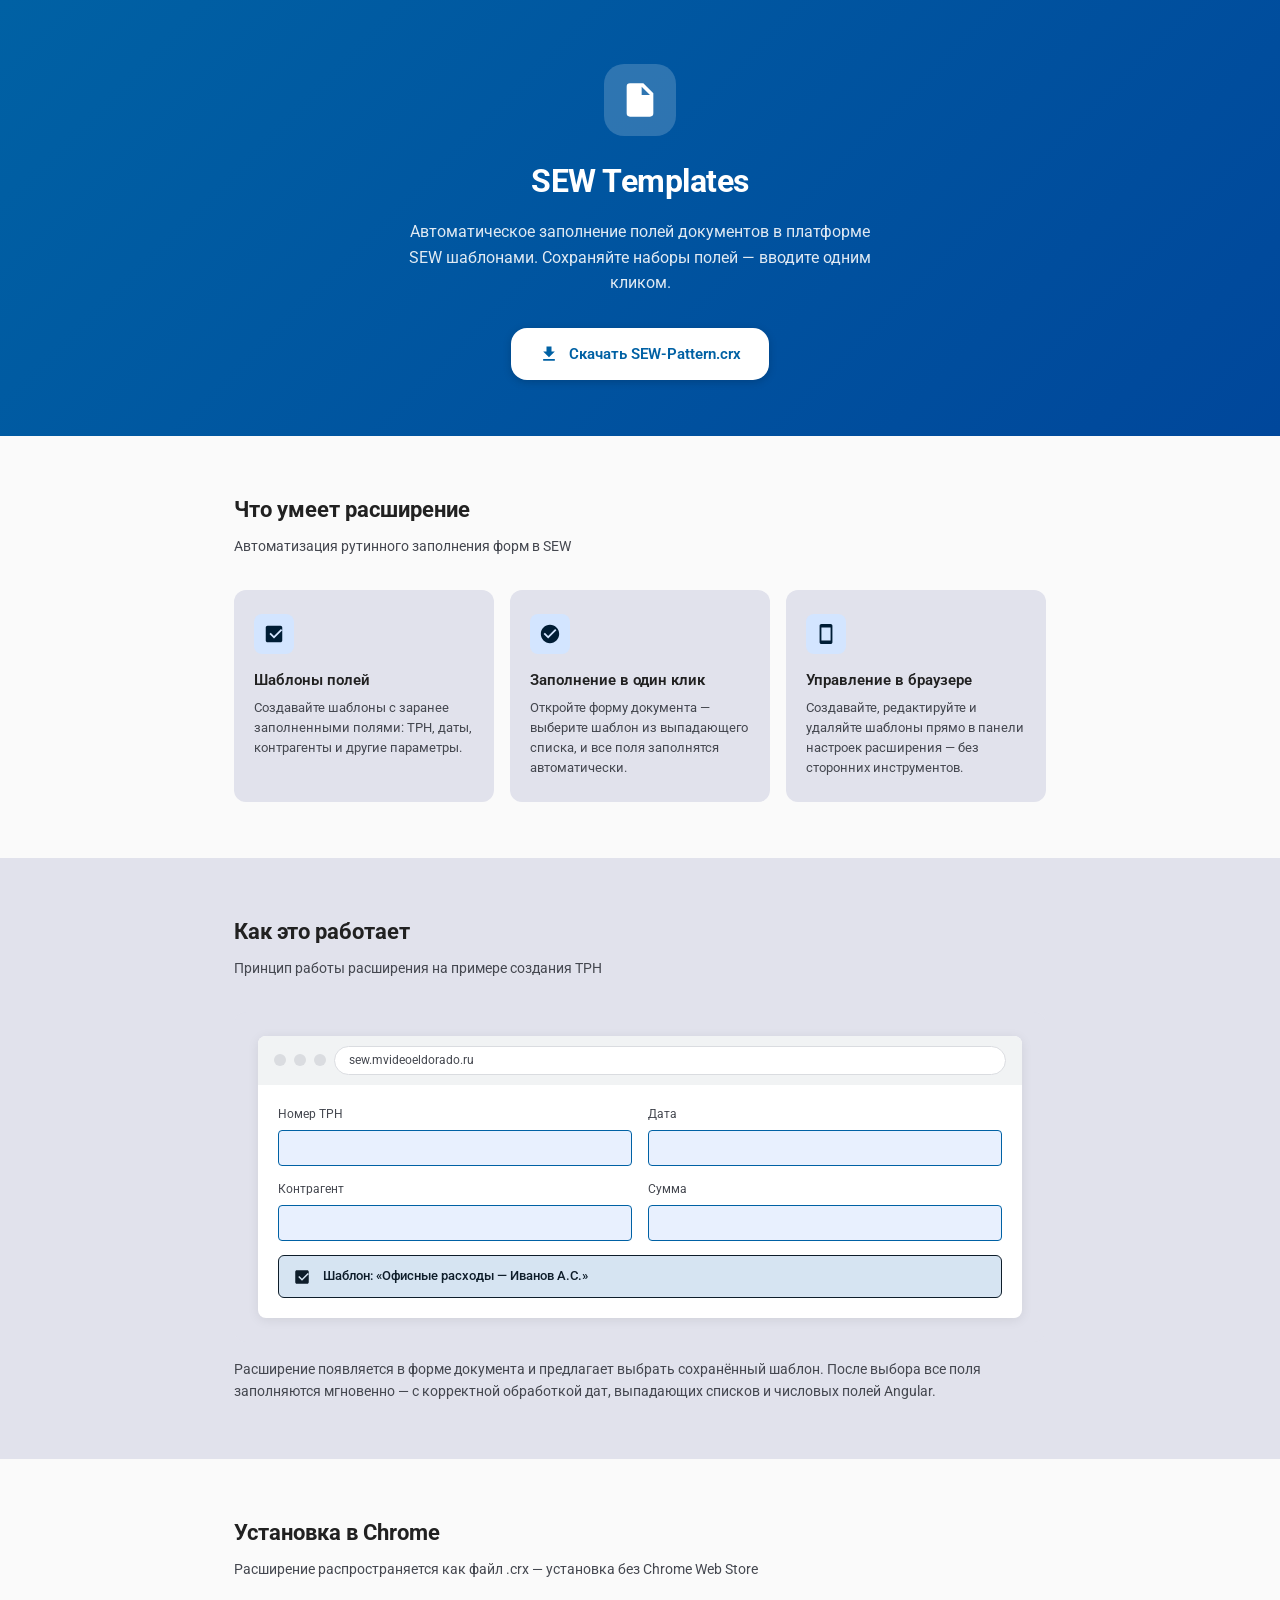
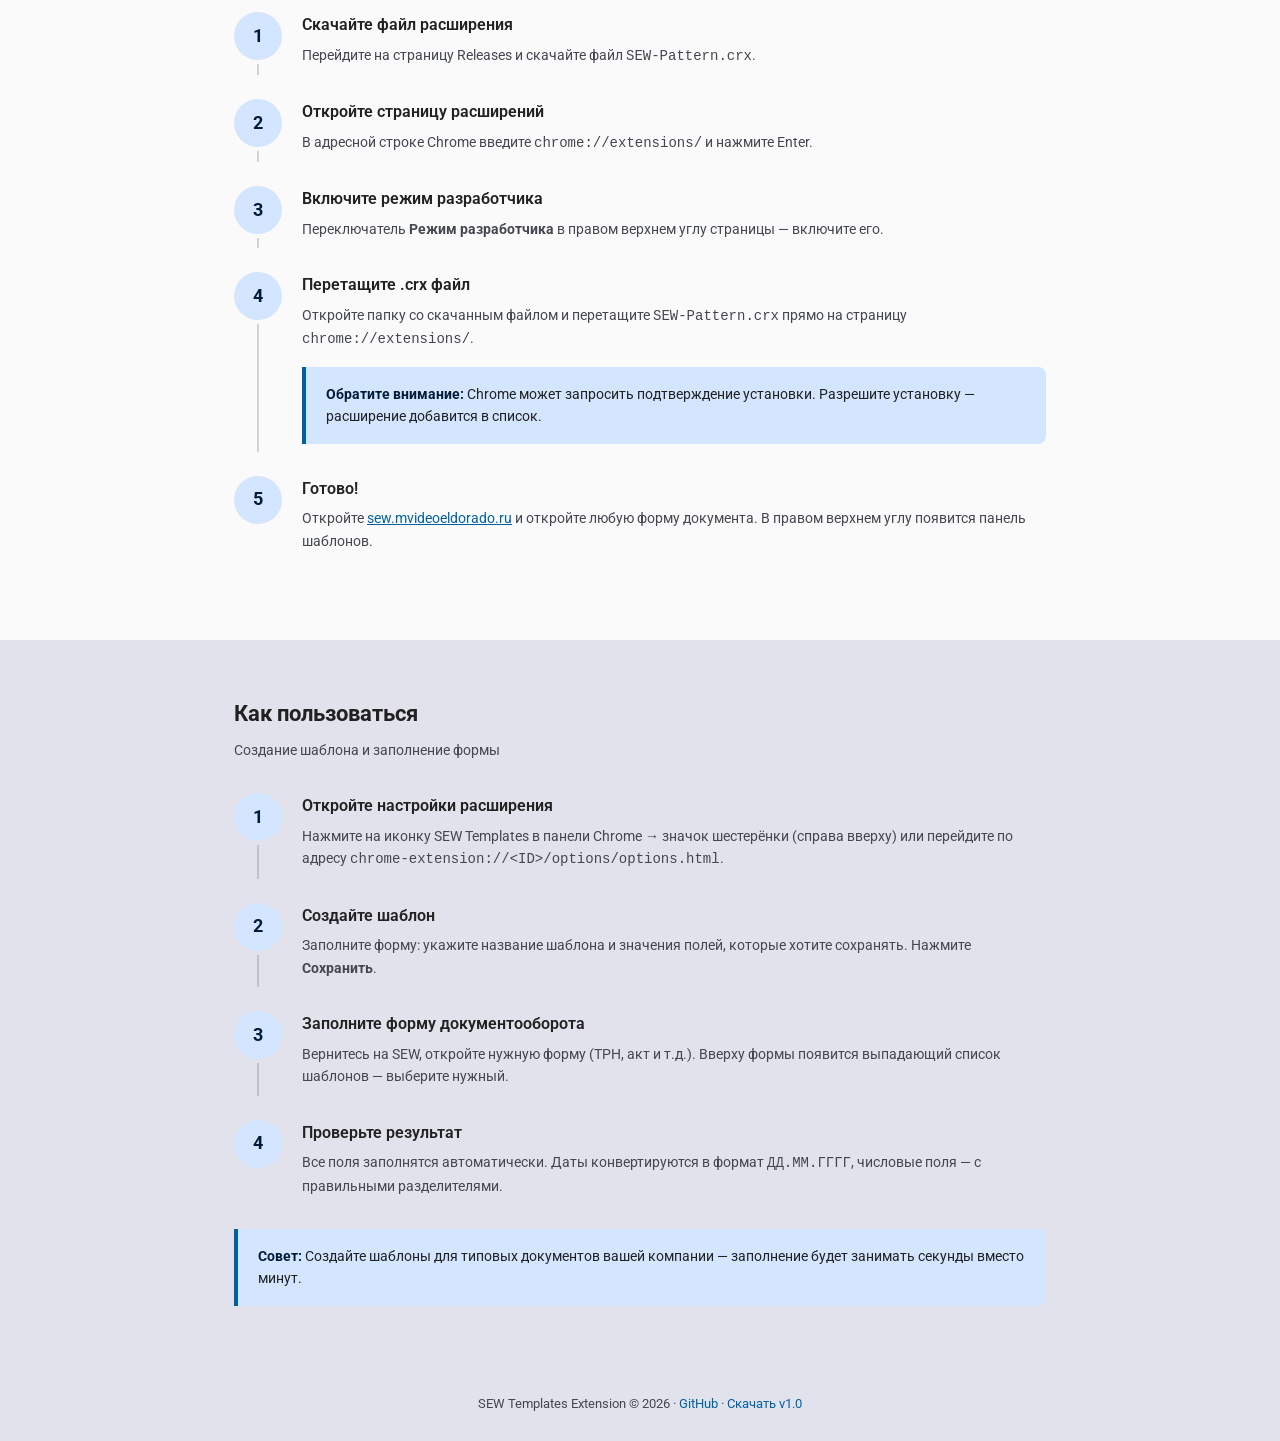
==== index.html @ bafcc7da "Add demo landing page with installation and usage instructions" ====
<!DOCTYPE html>
<html lang="ru">
<head>
    <meta charset="UTF-8">
    <meta name="viewport" content="width=device-width, initial-scale=1.0">
    <title>SEW Templates — расширение для Chrome</title>
    <link rel="preconnect" href="https://fonts.googleapis.com">
    <link rel="preconnect" href="https://fonts.gstatic.com" crossorigin>
    <link href="https://fonts.googleapis.com/css2?family=Roboto:wght@400;500;700&display=swap" rel="stylesheet">
    <style>
        :root {
            --md-sys-color-primary: #0061a4;
            --md-sys-color-on-primary: #ffffff;
            --md-sys-color-primary-container: #d3e5ff;
            --md-sys-color-on-primary-container: #001d35;
            --md-sys-color-secondary-container: #d6e4f2;
            --md-sys-color-on-secondary-container: #0e1d2a;
            --md-sys-color-surface: #fafafa;
            --md-sys-color-on-surface: #212121;
            --md-sys-color-surface-variant: #e1e2ec;
            --md-sys-color-on-surface-variant: #44474f;
            --md-sys-color-outline: #74777f;
            --md-sys-color-error: #ba1a1a;
            --md-sys-shape-corner-small: 8px;
            --md-sys-shape-corner-medium: 12px;
            --md-sys-shape-corner-large: 16px;
        }

        *, *::before, *::after { margin: 0; padding: 0; box-sizing: border-box; }

        body {
            font-family: Roboto, -apple-system, BlinkMacSystemFont, 'Segoe UI', sans-serif;
            background: var(--md-sys-color-surface);
            color: var(--md-sys-color-on-surface);
            line-height: 1.6;
        }

        /* ── Header ─────────────────────────────── */
        .hero {
            background: linear-gradient(135deg, var(--md-sys-color-primary) 0%, #00479b 100%);
            color: var(--md-sys-color-on-primary);
            padding: 64px 24px 56px;
            text-align: center;
        }

        .hero-icon {
            width: 72px;
            height: 72px;
            background: rgba(255,255,255,0.18);
            border-radius: 20px;
            display: flex;
            align-items: center;
            justify-content: center;
            margin: 0 auto 20px;
        }

        .hero-icon svg { width: 40px; height: 40px; fill: var(--md-sys-color-on-primary); }

        .hero h1 {
            font-size: 32px;
            font-weight: 700;
            letter-spacing: -0.5px;
            margin-bottom: 12px;
        }

        .hero p {
            font-size: 16px;
            opacity: 0.88;
            max-width: 480px;
            margin: 0 auto 32px;
        }

        .btn-download {
            display: inline-flex;
            align-items: center;
            gap: 10px;
            background: var(--md-sys-color-on-primary);
            color: var(--md-sys-color-primary);
            font-size: 15px;
            font-weight: 600;
            padding: 14px 28px;
            border-radius: var(--md-sys-shape-corner-large);
            text-decoration: none;
            transition: box-shadow 0.2s, transform 0.15s;
            box-shadow: 0 2px 8px rgba(0,0,0,0.18);
        }

        .btn-download:hover {
            box-shadow: 0 4px 16px rgba(0,0,0,0.25);
            transform: translateY(-1px);
        }

        .btn-download svg { width: 20px; height: 20px; fill: currentColor; }

        /* ── Layout ─────────────────────────────── */
        .container {
            max-width: 860px;
            margin: 0 auto;
            padding: 0 24px;
        }

        section { padding: 56px 0; }

        .section-title {
            font-size: 22px;
            font-weight: 700;
            color: var(--md-sys-color-on-surface);
            margin-bottom: 8px;
        }

        .section-subtitle {
            font-size: 14px;
            color: var(--md-sys-color-on-surface-variant);
            margin-bottom: 32px;
        }

        /* ── Features ───────────────────────────── */
        .features-grid {
            display: grid;
            grid-template-columns: repeat(auto-fit, minmax(220px, 1fr));
            gap: 16px;
        }

        .feature-card {
            background: var(--md-sys-color-surface-variant);
            border-radius: var(--md-sys-shape-corner-medium);
            padding: 24px 20px;
        }

        .feature-icon {
            width: 40px;
            height: 40px;
            background: var(--md-sys-color-primary-container);
            border-radius: var(--md-sys-shape-corner-small);
            display: flex;
            align-items: center;
            justify-content: center;
            margin-bottom: 14px;
        }

        .feature-icon svg { width: 22px; height: 22px; fill: var(--md-sys-color-on-primary-container); }

        .feature-card h3 {
            font-size: 15px;
            font-weight: 600;
            margin-bottom: 6px;
        }

        .feature-card p {
            font-size: 13px;
            color: var(--md-sys-color-on-surface-variant);
            line-height: 1.55;
        }

        /* ── Steps ──────────────────────────────── */
        .steps { counter-reset: step; }

        .step {
            display: flex;
            gap: 20px;
            margin-bottom: 32px;
            position: relative;
        }

        .step:not(:last-child)::after {
            content: '';
            position: absolute;
            left: 23px;
            top: 52px;
            bottom: -8px;
            width: 2px;
            background: var(--md-sys-color-outline);
            opacity: 0.3;
        }

        .step-number {
            flex-shrink: 0;
            width: 48px;
            height: 48px;
            background: var(--md-sys-color-primary-container);
            color: var(--md-sys-color-on-primary-container);
            border-radius: 50%;
            display: flex;
            align-items: center;
            justify-content: center;
            font-size: 18px;
            font-weight: 700;
        }

        .step-content h3 {
            font-size: 16px;
            font-weight: 600;
            margin-bottom: 6px;
        }

        .step-content p {
            font-size: 14px;
            color: var(--md-sys-color-on-surface-variant);
            line-height: 1.6;
        }

        /* ── Code block ─────────────────────────── */
        .code-block {
            background: #1e1e2e;
            color: #cdd6f4;
            border-radius: var(--md-sys-shape-corner-small);
            padding: 16px 20px;
            font-family: 'Consolas', 'Courier New', monospace;
            font-size: 13px;
            line-height: 1.7;
            overflow-x: auto;
            margin-top: 12px;
        }

        .code-block .comment { color: #6c7086; }
        .code-block .key { color: #89b4fa; }
        .code-block .str { color: #a6e3a1; }
        .code-block .num { color: #fab387; }

        /* ── Warning box ────────────────────────── */
        .warning-box {
            background: var(--md-sys-color-primary-container);
            border-left: 4px solid var(--md-sys-color-primary);
            border-radius: 0 var(--md-sys-shape-corner-small) var(--md-sys-shape-corner-small) 0;
            padding: 16px 20px;
            margin-top: 16px;
            font-size: 14px;
        }

        .warning-box strong { color: var(--md-sys-color-on-primary-container); }

        /* ── Screenshot mockup ──────────────────── */
        .mockup-wrap {
            background: var(--md-sys-color-surface-variant);
            border-radius: var(--md-sys-shape-corner-medium);
            padding: 24px;
            margin-top: 16px;
        }

        .mockup-browser {
            background: #fff;
            border-radius: var(--md-sys-shape-corner-small);
            box-shadow: 0 2px 12px rgba(0,0,0,0.08);
            overflow: hidden;
        }

        .mockup-bar {
            background: #f1f3f4;
            padding: 10px 16px;
            display: flex;
            align-items: center;
            gap: 8px;
        }

        .mockup-dot {
            width: 12px;
            height: 12px;
            border-radius: 50%;
            background: #dadce0;
        }

        .mockup-url {
            flex: 1;
            background: #fff;
            border: 1px solid #dadce0;
            border-radius: 20px;
            padding: 4px 14px;
            font-size: 12px;
            color: var(--md-sys-color-on-surface-variant);
        }

        .mockup-body {
            padding: 20px;
            min-height: 160px;
        }

        .mockup-form-row {
            display: flex;
            gap: 16px;
            margin-bottom: 14px;
        }

        .mockup-field {
            flex: 1;
        }

        .mockup-label {
            font-size: 12px;
            color: var(--md-sys-color-on-surface-variant);
            margin-bottom: 6px;
        }

        .mockup-input {
            height: 36px;
            background: #f5f5f5;
            border: 1px solid #dadce0;
            border-radius: 4px;
        }

        .mockup-selector {
            display: flex;
            align-items: center;
            gap: 12px;
            background: var(--md-sys-color-secondary-container);
            border: 1px solid var(--md-sys-color-on-secondary-container);
            border-radius: 6px;
            padding: 10px 14px;
            margin-top: 8px;
        }

        .mockup-selector-text {
            font-size: 13px;
            font-weight: 500;
            color: var(--md-sys-color-on-secondary-container);
        }

        /* ── Footer ─────────────────────────────── */
        footer {
            background: var(--md-sys-color-surface-variant);
            padding: 32px 24px;
            text-align: center;
            font-size: 13px;
            color: var(--md-sys-color-on-surface-variant);
        }

        footer a { color: var(--md-sys-color-primary); text-decoration: none; }
        footer a:hover { text-decoration: underline; }
    </style>
</head>
<body>

<!-- ── Hero ─────────────────────────────── -->
<header class="hero">
    <div class="hero-icon">
        <svg viewBox="0 0 24 24"><path d="M14 2H6a2 2 0 00-2 2v16a2 2 0 002 2h12a2 2 0 002-2V8l-6-6zm-1 2l5 5h-5V4zM8 17h8v-2H8v2zm0-4h8v-2H8v2z"/></svg>
    </div>
    <h1>SEW Templates</h1>
    <p>Автоматическое заполнение полей документов в платформе SEW шаблонами. Сохраняйте наборы полей — вводите одним кликом.</p>
    <a class="btn-download" href="https://github.com/Monutor/sew-pattern/releases/tag/v1.0">
        <svg viewBox="0 0 24 24"><path d="M19 9h-4V3H9v6H5l7 7 7-7zM5 18v2h14v-2H5z"/></svg>
        Скачать SEW-Pattern.crx
    </a>
</header>

<!-- ── Features ─────────────────────────── -->
<section>
    <div class="container">
        <h2 class="section-title">Что умеет расширение</h2>
        <p class="section-subtitle">Автоматизация рутинного заполнения форм в SEW</p>
        <div class="features-grid">
            <div class="feature-card">
                <div class="feature-icon">
                    <svg viewBox="0 0 24 24"><path d="M19 3H5c-1.1 0-2 .9-2 2v14c0 1.1.9 2 2 2h14c1.1 0 2-.9 2-2V5c0-1.1-.9-2-2-2zm-7 14l-5-5 1.41-1.41L12 14.17l7.59-7.59L21 8l-9 9z"/></svg>
                </div>
                <h3>Шаблоны полей</h3>
                <p>Создавайте шаблоны с заранее заполненными полями: ТРН, даты, контрагенты и другие параметры.</p>
            </div>
            <div class="feature-card">
                <div class="feature-icon">
                    <svg viewBox="0 0 24 24"><path d="M12 2C6.48 2 2 6.48 2 12s4.48 10 10 10 10-4.48 10-10S17.52 2 12 2zm-2 15l-5-5 1.41-1.41L10 14.17l7.59-7.59L19 8l-9 9z"/></svg>
                </div>
                <h3>Заполнение в один клик</h3>
                <p>Откройте форму документа — выберите шаблон из выпадающего списка, и все поля заполнятся автоматически.</p>
            </div>
            <div class="feature-card">
                <div class="feature-icon">
                    <svg viewBox="0 0 24 24"><path d="M17 1.01L7 1c-1.1 0-2 .9-2 2v18c0 1.1.9 2 2 2h10c1.1 0 2-.9 2-2V3c0-1.1-.9-1.99-2-1.99zM17 19H7V5h10v14z"/></svg>
                </div>
                <h3>Управление в браузере</h3>
                <p>Создавайте, редактируйте и удаляйте шаблоны прямо в панели настроек расширения — без сторонних инструментов.</p>
            </div>
        </div>
    </div>
</section>

<!-- ── How it works ─────────────────────── -->
<section style="background: var(--md-sys-color-surface-variant);">
    <div class="container">
        <h2 class="section-title">Как это работает</h2>
        <p class="section-subtitle">Принцип работы расширения на примере создания ТРН</p>

        <div class="mockup-wrap">
            <div class="mockup-browser">
                <div class="mockup-bar">
                    <span class="mockup-dot"></span>
                    <span class="mockup-dot"></span>
                    <span class="mockup-dot"></span>
                    <span class="mockup-url">sew.mvideoeldorado.ru</span>
                </div>
                <div class="mockup-body">
                    <div class="mockup-form-row">
                        <div class="mockup-field">
                            <div class="mockup-label">Номер ТРН</div>
                            <div class="mockup-input" style="background:#e8f0fe; border-color:var(--md-sys-color-primary);"></div>
                        </div>
                        <div class="mockup-field">
                            <div class="mockup-label">Дата</div>
                            <div class="mockup-input" style="background:#e8f0fe; border-color:var(--md-sys-color-primary);"></div>
                        </div>
                    </div>
                    <div class="mockup-form-row">
                        <div class="mockup-field">
                            <div class="mockup-label">Контрагент</div>
                            <div class="mockup-input" style="background:#e8f0fe; border-color:var(--md-sys-color-primary);"></div>
                        </div>
                        <div class="mockup-field">
                            <div class="mockup-label">Сумма</div>
                            <div class="mockup-input" style="background:#e8f0fe; border-color:var(--md-sys-color-primary);"></div>
                        </div>
                    </div>
                    <div class="mockup-selector">
                        <svg width="18" height="18" viewBox="0 0 24 24" fill="var(--md-sys-color-on-secondary-container)"><path d="M19 3H5c-1.1 0-2 .9-2 2v14c0 1.1.9 2 2 2h14c1.1 0 2-.9 2-2V5c0-1.1-.9-2-2-2zm-7 14l-5-5 1.41-1.41L12 14.17l7.59-7.59L21 8l-9 9z"/></svg>
                        <span class="mockup-selector-text">Шаблон: «Офисные расходы — Иванов А.С.»</span>
                    </div>
                </div>
            </div>
        </div>

        <p style="margin-top:16px; font-size:14px; color:var(--md-sys-color-on-surface-variant);">
            Расширение появляется в форме документа и предлагает выбрать сохранённый шаблон. После выбора все поля заполняются мгновенно — с корректной обработкой дат, выпадающих списков и числовых полей Angular.
        </p>
    </div>
</section>

<!-- ── Install ──────────────────────────── -->
<section>
    <div class="container">
        <h2 class="section-title">Установка в Chrome</h2>
        <p class="section-subtitle">Расширение распространяется как файл .crx — установка без Chrome Web Store</p>

        <div class="steps">
            <div class="step">
                <div class="step-number">1</div>
                <div class="step-content">
                    <h3>Скачайте файл расширения</h3>
                    <p>Перейдите на страницу Releases и скачайте файл <code>SEW-Pattern.crx</code>.</p>
                </div>
            </div>

            <div class="step">
                <div class="step-number">2</div>
                <div class="step-content">
                    <h3>Откройте страницу расширений</h3>
                    <p>В адресной строке Chrome введите <code>chrome://extensions/</code> и нажмите Enter.</p>
                </div>
            </div>

            <div class="step">
                <div class="step-number">3</div>
                <div class="step-content">
                    <h3>Включите режим разработчика</h3>
                    <p>Переключатель <strong>Режим разработчика</strong> в правом верхнем углу страницы — включите его.</p>
                </div>
            </div>

            <div class="step">
                <div class="step-number">4</div>
                <div class="step-content">
                    <h3>Перетащите .crx файл</h3>
                    <p>Откройте папку со скачанным файлом и перетащите <code>SEW-Pattern.crx</code> прямо на страницу <code>chrome://extensions/</code>.</p>
                    <div class="warning-box">
                        <strong>Обратите внимание:</strong> Chrome может запросить подтверждение установки. Разрешите установку — расширение добавится в список.
                    </div>
                </div>
            </div>

            <div class="step">
                <div class="step-number">5</div>
                <div class="step-content">
                    <h3>Готово!</h3>
                    <p>Откройте <a href="https://sew.mvideoeldorado.ru" target="_blank" style="color:var(--md-sys-color-primary);">sew.mvideoeldorado.ru</a> и откройте любую форму документа. В правом верхнем углу появится панель шаблонов.</p>
                </div>
            </div>
        </div>
    </div>
</section>

<!-- ── How to use ───────────────────────── -->
<section style="background: var(--md-sys-color-surface-variant);">
    <div class="container">
        <h2 class="section-title">Как пользоваться</h2>
        <p class="section-subtitle">Создание шаблона и заполнение формы</p>

        <div class="steps">
            <div class="step">
                <div class="step-number">1</div>
                <div class="step-content">
                    <h3>Откройте настройки расширения</h3>
                    <p>Нажмите на иконку SEW Templates в панели Chrome → значок шестерёнки (справа вверху) или перейдите по адресу <code>chrome-extension://&lt;ID&gt;/options/options.html</code>.</p>
                </div>
            </div>

            <div class="step">
                <div class="step-number">2</div>
                <div class="step-content">
                    <h3>Создайте шаблон</h3>
                    <p>Заполните форму: укажите название шаблона и значения полей, которые хотите сохранять. Нажмите <strong>Сохранить</strong>.</p>
                </div>
            </div>

            <div class="step">
                <div class="step-number">3</div>
                <div class="step-content">
                    <h3>Заполните форму документооборота</h3>
                    <p>Вернитесь на SEW, откройте нужную форму (ТРН, акт и т.д.). Вверху формы появится выпадающий список шаблонов — выберите нужный.</p>
                </div>
            </div>

            <div class="step">
                <div class="step-number">4</div>
                <div class="step-content">
                    <h3>Проверьте результат</h3>
                    <p>Все поля заполнятся автоматически. Даты конвертируются в формат <code>ДД.ММ.ГГГГ</code>, числовые поля — с правильными разделителями.</p>
                </div>
            </div>
        </div>

        <div class="warning-box" style="margin-top:24px;">
            <strong>Совет:</strong> Создайте шаблоны для типовых документов вашей компании — заполнение будет занимать секунды вместо минут.
        </div>
    </div>
</section>

<!-- ── Footer ───────────────────────────── -->
<footer>
    <p>SEW Templates Extension &copy; 2026 &middot; <a href="https://github.com/Monutor/sew-pattern" target="_blank">GitHub</a> &middot; <a href="https://github.com/Monutor/sew-pattern/releases/tag/v1.0">Скачать v1.0</a></p>
</footer>

</body>
</html>
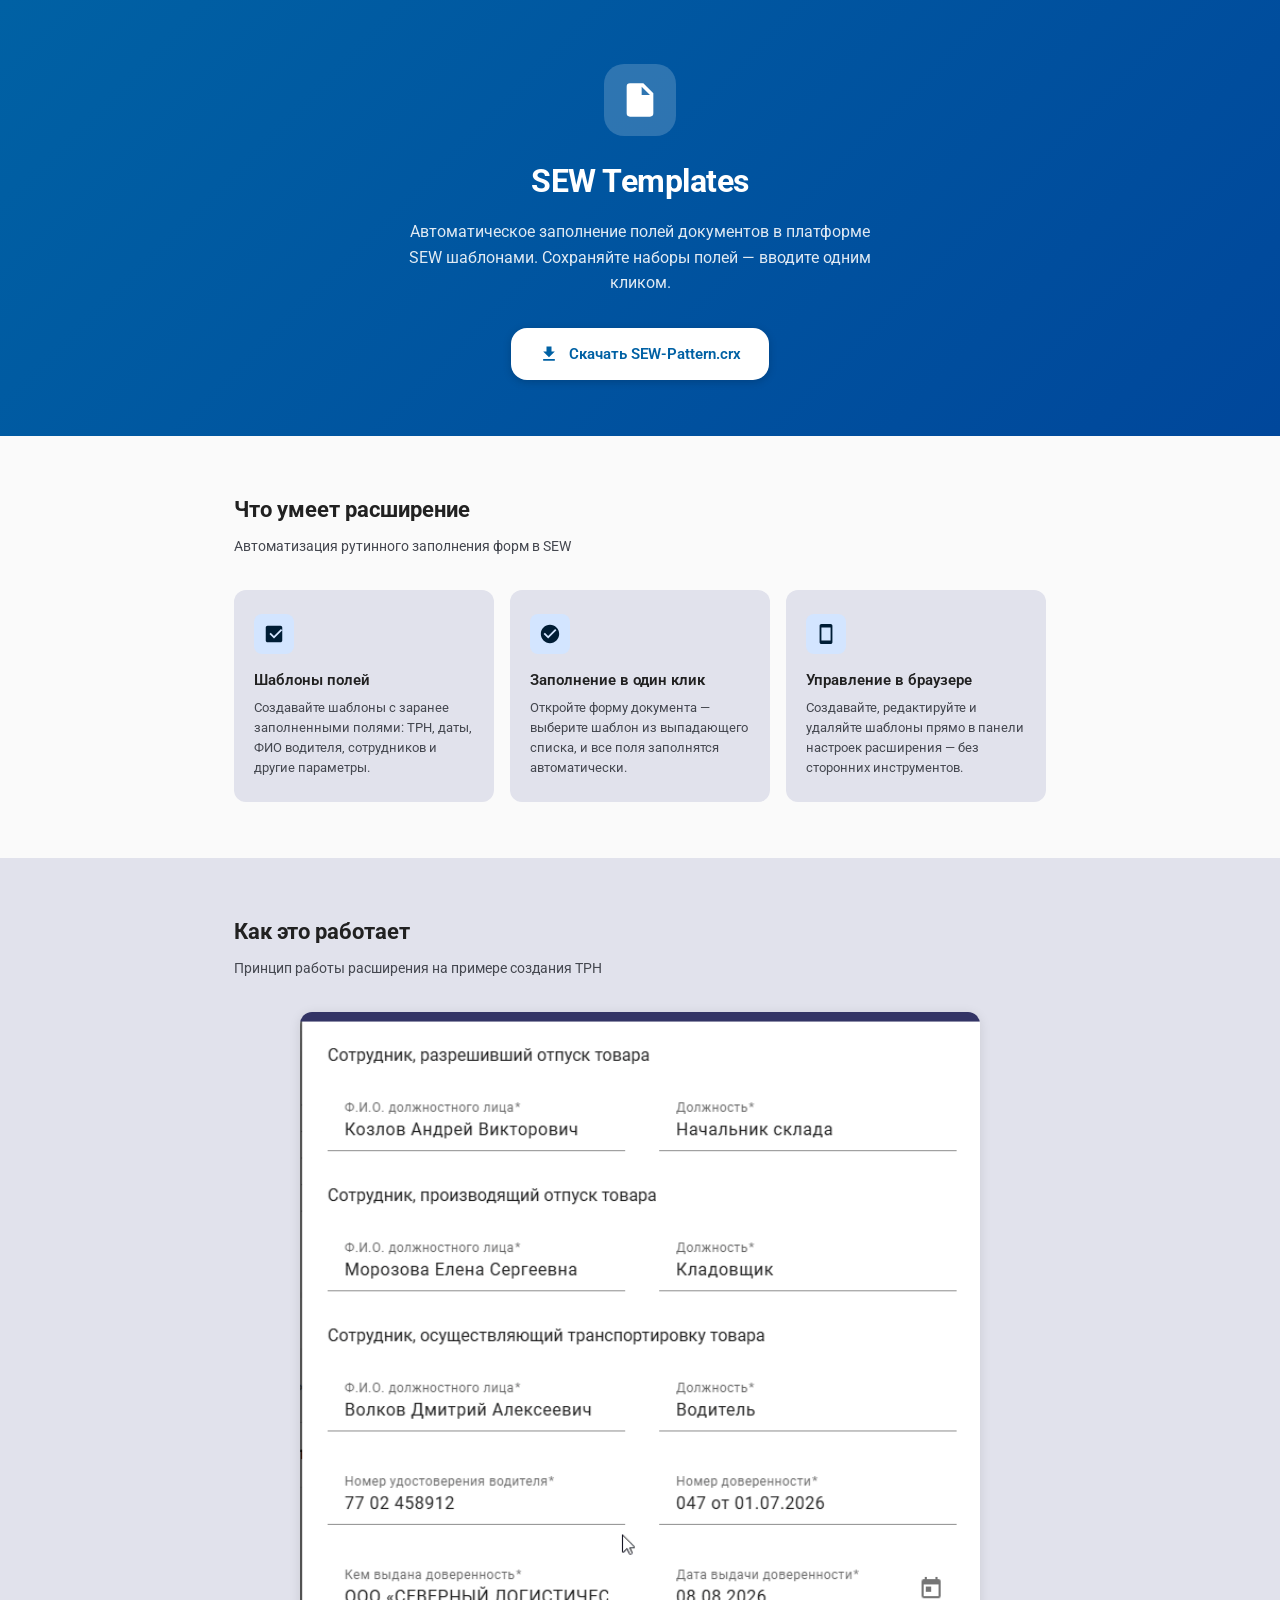
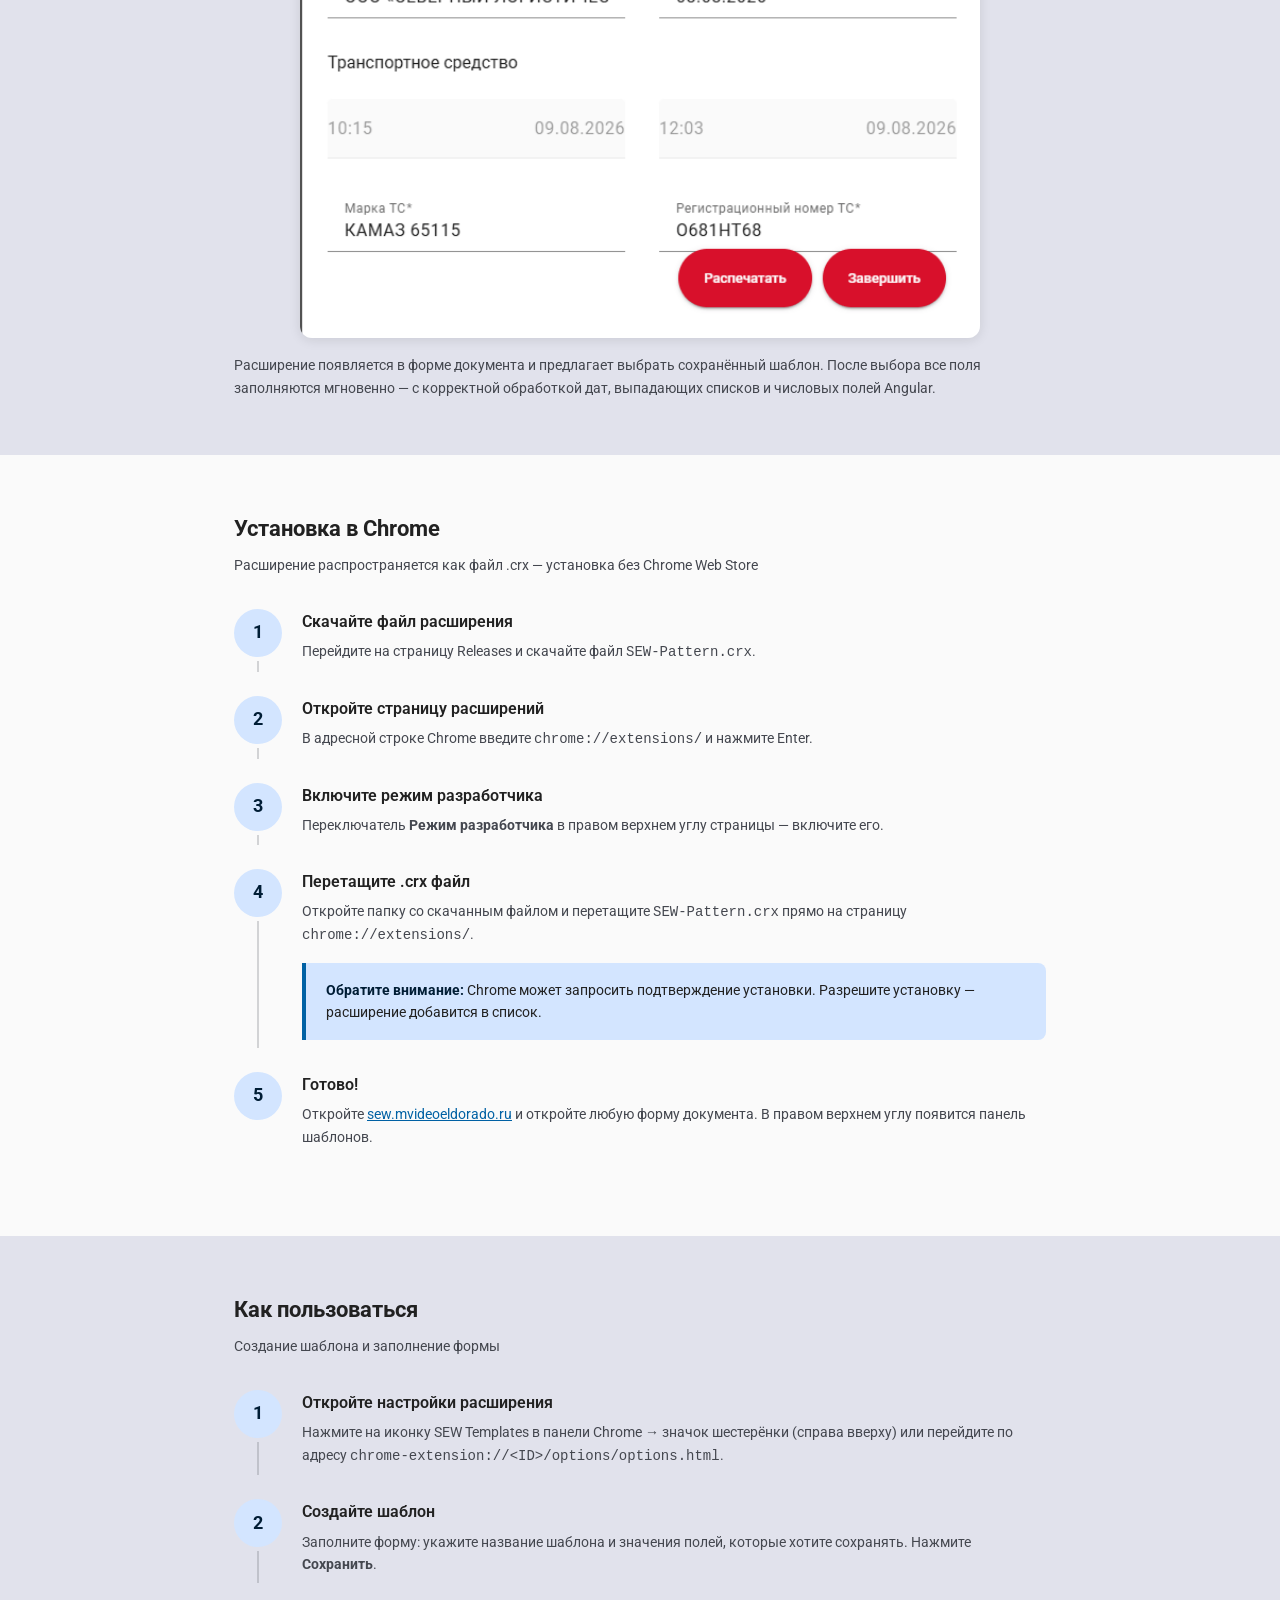
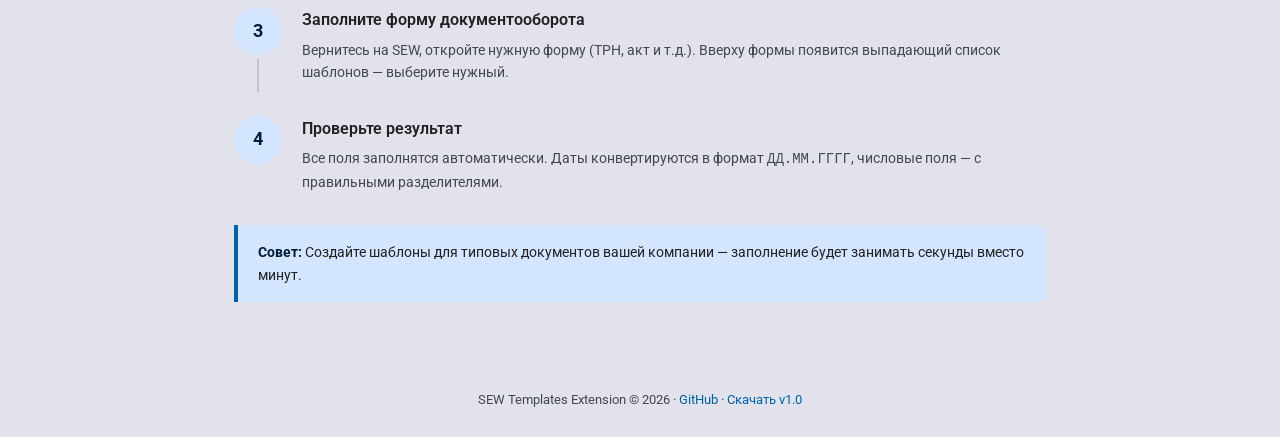
==== commit 870be6dd: "Replace mockup with browser demo GIF in How it works section" ====
--- a/index.html
+++ b/index.html
@@ -308,10 +308,13 @@
             margin-top: 8px;
         }
 
-        .mockup-selector-text {
-            font-size: 13px;
-            font-weight: 500;
-            color: var(--md-sys-color-on-secondary-container);
+        .gif-demo {
+            width: 100%;
+            max-width: 680px;
+            border-radius: var(--md-sys-shape-corner-medium);
+            box-shadow: 0 2px 12px rgba(0,0,0,0.10);
+            display: block;
+            margin: 0 auto;
         }
 
         /* ── Footer ─────────────────────────────── */
@@ -353,7 +356,7 @@
                     <svg viewBox="0 0 24 24"><path d="M19 3H5c-1.1 0-2 .9-2 2v14c0 1.1.9 2 2 2h14c1.1 0 2-.9 2-2V5c0-1.1-.9-2-2-2zm-7 14l-5-5 1.41-1.41L12 14.17l7.59-7.59L21 8l-9 9z"/></svg>
                 </div>
                 <h3>Шаблоны полей</h3>
-                <p>Создавайте шаблоны с заранее заполненными полями: ТРН, даты, контрагенты и другие параметры.</p>
+                <p>Создавайте шаблоны с заранее заполненными полями: ТРН, даты, ФИО водителя, сотрудников и другие параметры.</p>
             </div>
             <div class="feature-card">
                 <div class="feature-icon">
@@ -379,42 +382,7 @@
         <h2 class="section-title">Как это работает</h2>
         <p class="section-subtitle">Принцип работы расширения на примере создания ТРН</p>
 
-        <div class="mockup-wrap">
-            <div class="mockup-browser">
-                <div class="mockup-bar">
-                    <span class="mockup-dot"></span>
-                    <span class="mockup-dot"></span>
-                    <span class="mockup-dot"></span>
-                    <span class="mockup-url">sew.mvideoeldorado.ru</span>
-                </div>
-                <div class="mockup-body">
-                    <div class="mockup-form-row">
-                        <div class="mockup-field">
-                            <div class="mockup-label">Номер ТРН</div>
-                            <div class="mockup-input" style="background:#e8f0fe; border-color:var(--md-sys-color-primary);"></div>
-                        </div>
-                        <div class="mockup-field">
-                            <div class="mockup-label">Дата</div>
-                            <div class="mockup-input" style="background:#e8f0fe; border-color:var(--md-sys-color-primary);"></div>
-                        </div>
-                    </div>
-                    <div class="mockup-form-row">
-                        <div class="mockup-field">
-                            <div class="mockup-label">Контрагент</div>
-                            <div class="mockup-input" style="background:#e8f0fe; border-color:var(--md-sys-color-primary);"></div>
-                        </div>
-                        <div class="mockup-field">
-                            <div class="mockup-label">Сумма</div>
-                            <div class="mockup-input" style="background:#e8f0fe; border-color:var(--md-sys-color-primary);"></div>
-                        </div>
-                    </div>
-                    <div class="mockup-selector">
-                        <svg width="18" height="18" viewBox="0 0 24 24" fill="var(--md-sys-color-on-secondary-container)"><path d="M19 3H5c-1.1 0-2 .9-2 2v14c0 1.1.9 2 2 2h14c1.1 0 2-.9 2-2V5c0-1.1-.9-2-2-2zm-7 14l-5-5 1.41-1.41L12 14.17l7.59-7.59L21 8l-9 9z"/></svg>
-                        <span class="mockup-selector-text">Шаблон: «Офисные расходы — Иванов А.С.»</span>
-                    </div>
-                </div>
-            </div>
-        </div>
+        <img class="gif-demo" src="assets/browser_Vq9Gu5MzhL.gif" alt="Демонстрация работы расширения SEW Templates">
 
         <p style="margin-top:16px; font-size:14px; color:var(--md-sys-color-on-surface-variant);">
             Расширение появляется в форме документа и предлагает выбрать сохранённый шаблон. После выбора все поля заполняются мгновенно — с корректной обработкой дат, выпадающих списков и числовых полей Angular.
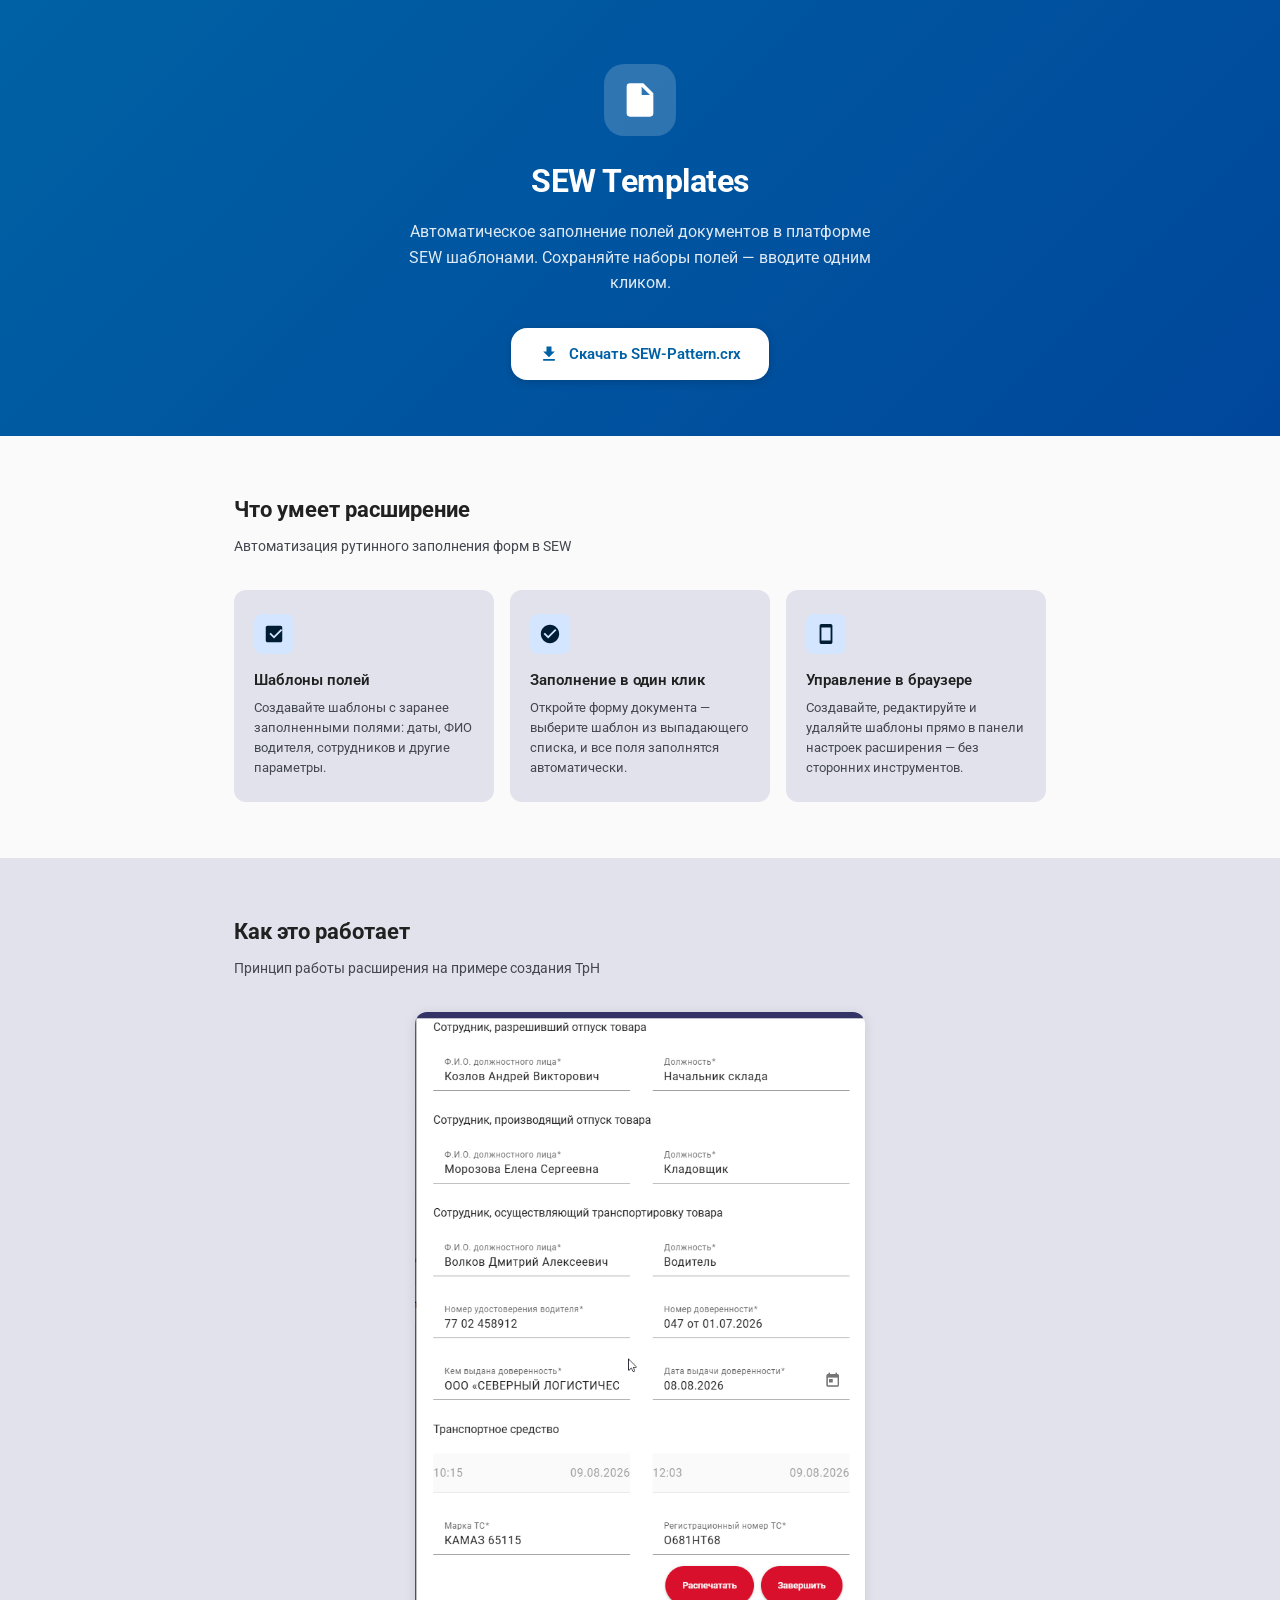
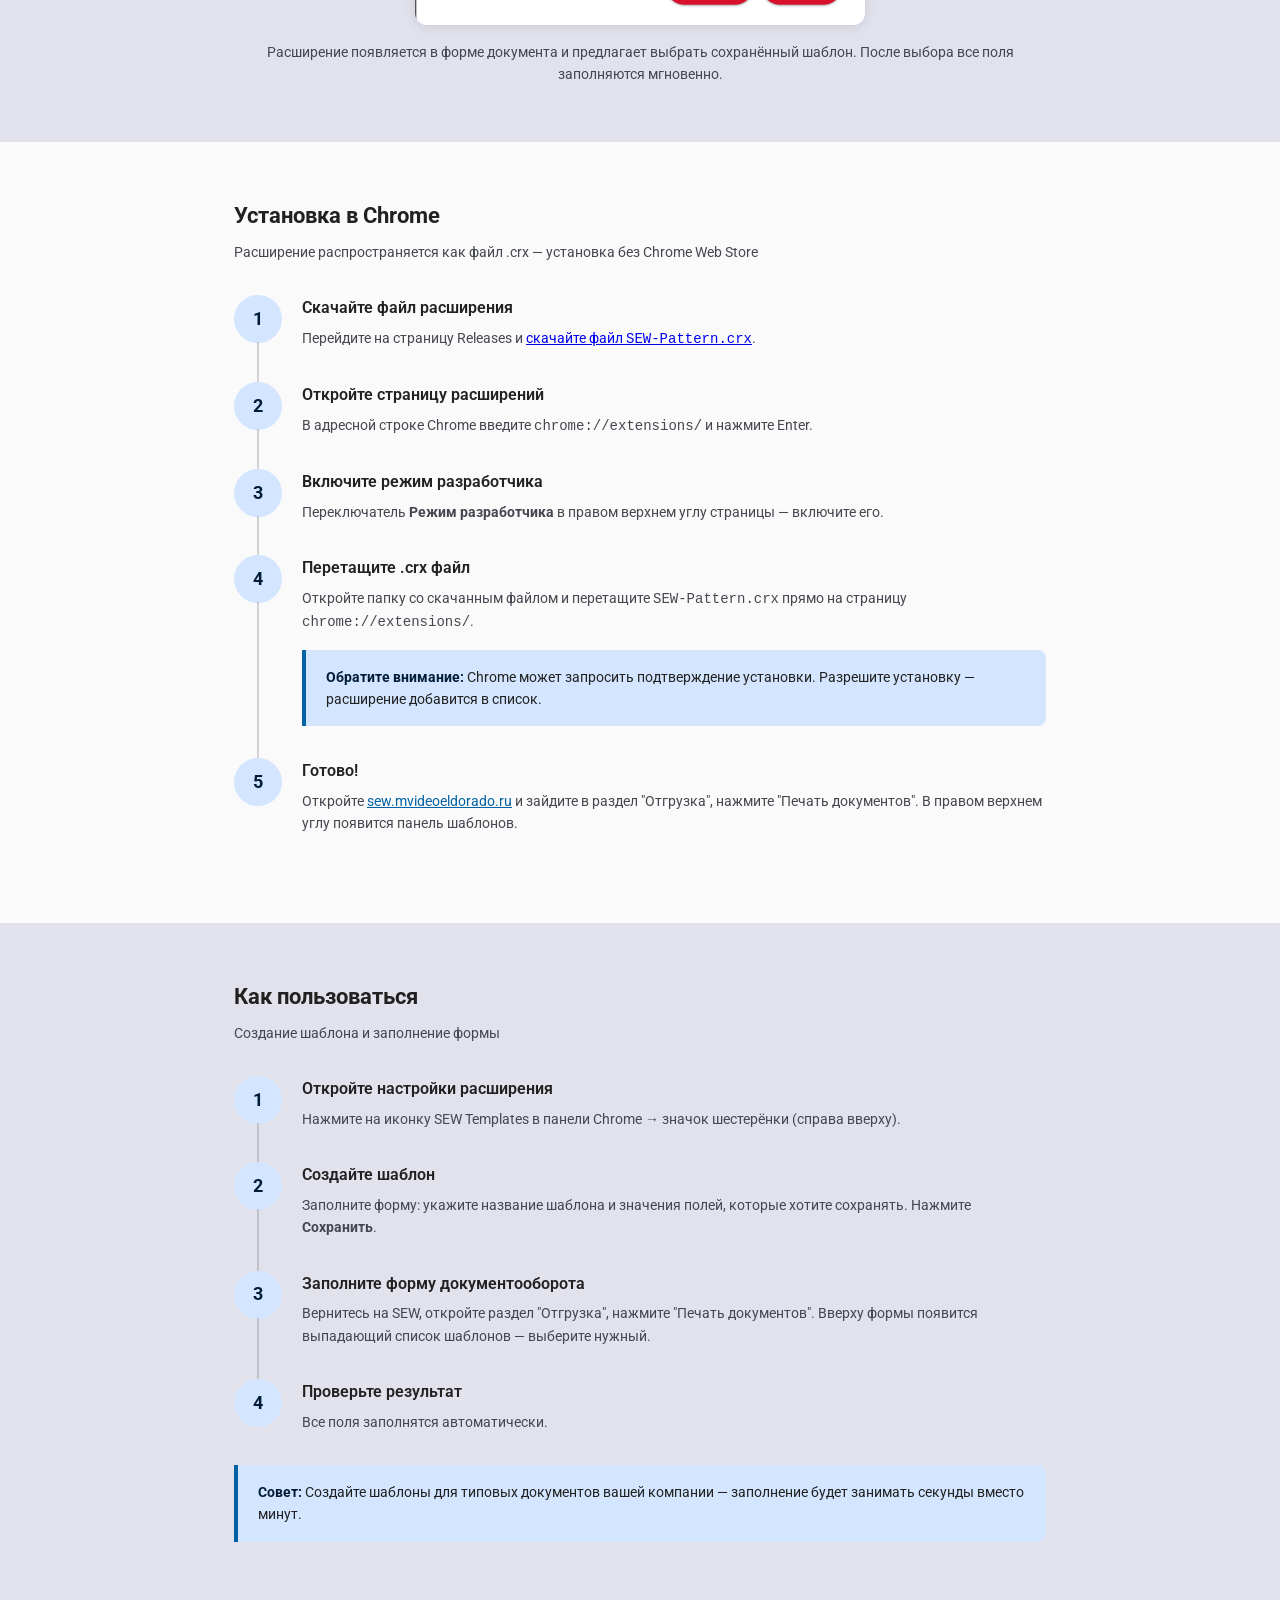
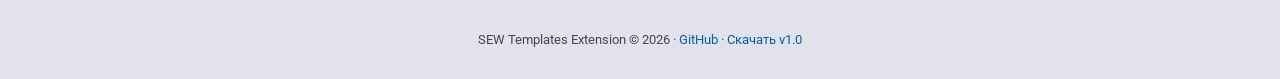
==== commit 1a1812b6: "Update landing page and remove AGENTS.md from tracking" ====
--- a/index.html
+++ b/index.html
@@ -1,5 +1,6 @@
 <!DOCTYPE html>
 <html lang="ru">
+
 <head>
     <meta charset="UTF-8">
     <meta name="viewport" content="width=device-width, initial-scale=1.0">
@@ -26,7 +27,13 @@
             --md-sys-shape-corner-large: 16px;
         }
 
-        *, *::before, *::after { margin: 0; padding: 0; box-sizing: border-box; }
+        *,
+        *::before,
+        *::after {
+            margin: 0;
+            padding: 0;
+            box-sizing: border-box;
+        }
 
         body {
             font-family: Roboto, -apple-system, BlinkMacSystemFont, 'Segoe UI', sans-serif;
@@ -46,7 +53,7 @@
         .hero-icon {
             width: 72px;
             height: 72px;
-            background: rgba(255,255,255,0.18);
+            background: rgba(255, 255, 255, 0.18);
             border-radius: 20px;
             display: flex;
             align-items: center;
@@ -54,7 +61,11 @@
             margin: 0 auto 20px;
         }
 
-        .hero-icon svg { width: 40px; height: 40px; fill: var(--md-sys-color-on-primary); }
+        .hero-icon svg {
+            width: 40px;
+            height: 40px;
+            fill: var(--md-sys-color-on-primary);
+        }
 
         .hero h1 {
             font-size: 32px;
@@ -82,15 +93,19 @@
             border-radius: var(--md-sys-shape-corner-large);
             text-decoration: none;
             transition: box-shadow 0.2s, transform 0.15s;
-            box-shadow: 0 2px 8px rgba(0,0,0,0.18);
+            box-shadow: 0 2px 8px rgba(0, 0, 0, 0.18);
         }
 
         .btn-download:hover {
-            box-shadow: 0 4px 16px rgba(0,0,0,0.25);
+            box-shadow: 0 4px 16px rgba(0, 0, 0, 0.25);
             transform: translateY(-1px);
         }
 
-        .btn-download svg { width: 20px; height: 20px; fill: currentColor; }
+        .btn-download svg {
+            width: 20px;
+            height: 20px;
+            fill: currentColor;
+        }
 
         /* ── Layout ─────────────────────────────── */
         .container {
@@ -99,7 +114,9 @@
             padding: 0 24px;
         }
 
-        section { padding: 56px 0; }
+        section {
+            padding: 56px 0;
+        }
 
         .section-title {
             font-size: 22px;
@@ -138,7 +155,11 @@
             margin-bottom: 14px;
         }
 
-        .feature-icon svg { width: 22px; height: 22px; fill: var(--md-sys-color-on-primary-container); }
+        .feature-icon svg {
+            width: 22px;
+            height: 22px;
+            fill: var(--md-sys-color-on-primary-container);
+        }
 
         .feature-card h3 {
             font-size: 15px;
@@ -153,7 +174,9 @@
         }
 
         /* ── Steps ──────────────────────────────── */
-        .steps { counter-reset: step; }
+        .steps {
+            counter-reset: step;
+        }
 
         .step {
             display: flex;
@@ -166,8 +189,8 @@
             content: '';
             position: absolute;
             left: 23px;
-            top: 52px;
-            bottom: -8px;
+            top: 47px;
+            bottom: -34px;
             width: 2px;
             background: var(--md-sys-color-outline);
             opacity: 0.3;
@@ -212,10 +235,21 @@
             margin-top: 12px;
         }
 
-        .code-block .comment { color: #6c7086; }
-        .code-block .key { color: #89b4fa; }
-        .code-block .str { color: #a6e3a1; }
-        .code-block .num { color: #fab387; }
+        .code-block .comment {
+            color: #6c7086;
+        }
+
+        .code-block .key {
+            color: #89b4fa;
+        }
+
+        .code-block .str {
+            color: #a6e3a1;
+        }
+
+        .code-block .num {
+            color: #fab387;
+        }
 
         /* ── Warning box ────────────────────────── */
         .warning-box {
@@ -227,7 +261,9 @@
             font-size: 14px;
         }
 
-        .warning-box strong { color: var(--md-sys-color-on-primary-container); }
+        .warning-box strong {
+            color: var(--md-sys-color-on-primary-container);
+        }
 
         /* ── Screenshot mockup ──────────────────── */
         .mockup-wrap {
@@ -240,7 +276,7 @@
         .mockup-browser {
             background: #fff;
             border-radius: var(--md-sys-shape-corner-small);
-            box-shadow: 0 2px 12px rgba(0,0,0,0.08);
+            box-shadow: 0 2px 12px rgba(0, 0, 0, 0.08);
             overflow: hidden;
         }
 
@@ -310,9 +346,9 @@
 
         .gif-demo {
             width: 100%;
-            max-width: 680px;
+            max-width: 450px;
             border-radius: var(--md-sys-shape-corner-medium);
-            box-shadow: 0 2px 12px rgba(0,0,0,0.10);
+            box-shadow: 0 2px 12px rgba(0, 0, 0, 0.10);
             display: block;
             margin: 0 auto;
         }
@@ -326,173 +362,215 @@
             color: var(--md-sys-color-on-surface-variant);
         }
 
-        footer a { color: var(--md-sys-color-primary); text-decoration: none; }
-        footer a:hover { text-decoration: underline; }
+        footer a {
+            color: var(--md-sys-color-primary);
+            text-decoration: none;
+        }
+
+        footer a:hover {
+            text-decoration: underline;
+        }
     </style>
 </head>
+
 <body>
 
-<!-- ── Hero ─────────────────────────────── -->
-<header class="hero">
-    <div class="hero-icon">
-        <svg viewBox="0 0 24 24"><path d="M14 2H6a2 2 0 00-2 2v16a2 2 0 002 2h12a2 2 0 002-2V8l-6-6zm-1 2l5 5h-5V4zM8 17h8v-2H8v2zm0-4h8v-2H8v2z"/></svg>
-    </div>
-    <h1>SEW Templates</h1>
-    <p>Автоматическое заполнение полей документов в платформе SEW шаблонами. Сохраняйте наборы полей — вводите одним кликом.</p>
-    <a class="btn-download" href="https://github.com/Monutor/sew-pattern/releases/tag/v1.0">
-        <svg viewBox="0 0 24 24"><path d="M19 9h-4V3H9v6H5l7 7 7-7zM5 18v2h14v-2H5z"/></svg>
-        Скачать SEW-Pattern.crx
-    </a>
-</header>
-
-<!-- ── Features ─────────────────────────── -->
-<section>
-    <div class="container">
-        <h2 class="section-title">Что умеет расширение</h2>
-        <p class="section-subtitle">Автоматизация рутинного заполнения форм в SEW</p>
-        <div class="features-grid">
-            <div class="feature-card">
-                <div class="feature-icon">
-                    <svg viewBox="0 0 24 24"><path d="M19 3H5c-1.1 0-2 .9-2 2v14c0 1.1.9 2 2 2h14c1.1 0 2-.9 2-2V5c0-1.1-.9-2-2-2zm-7 14l-5-5 1.41-1.41L12 14.17l7.59-7.59L21 8l-9 9z"/></svg>
-                </div>
-                <h3>Шаблоны полей</h3>
-                <p>Создавайте шаблоны с заранее заполненными полями: ТРН, даты, ФИО водителя, сотрудников и другие параметры.</p>
-            </div>
-            <div class="feature-card">
-                <div class="feature-icon">
-                    <svg viewBox="0 0 24 24"><path d="M12 2C6.48 2 2 6.48 2 12s4.48 10 10 10 10-4.48 10-10S17.52 2 12 2zm-2 15l-5-5 1.41-1.41L10 14.17l7.59-7.59L19 8l-9 9z"/></svg>
-                </div>
-                <h3>Заполнение в один клик</h3>
-                <p>Откройте форму документа — выберите шаблон из выпадающего списка, и все поля заполнятся автоматически.</p>
-            </div>
-            <div class="feature-card">
-                <div class="feature-icon">
-                    <svg viewBox="0 0 24 24"><path d="M17 1.01L7 1c-1.1 0-2 .9-2 2v18c0 1.1.9 2 2 2h10c1.1 0 2-.9 2-2V3c0-1.1-.9-1.99-2-1.99zM17 19H7V5h10v14z"/></svg>
-                </div>
-                <h3>Управление в браузере</h3>
-                <p>Создавайте, редактируйте и удаляйте шаблоны прямо в панели настроек расширения — без сторонних инструментов.</p>
+    <!-- ── Hero ─────────────────────────────── -->
+    <header class="hero">
+        <div class="hero-icon">
+            <svg viewBox="0 0 24 24">
+                <path
+                    d="M14 2H6a2 2 0 00-2 2v16a2 2 0 002 2h12a2 2 0 002-2V8l-6-6zm-1 2l5 5h-5V4zM8 17h8v-2H8v2zm0-4h8v-2H8v2z" />
+            </svg>
+        </div>
+        <h1>SEW Templates</h1>
+        <p>Автоматическое заполнение полей документов в платформе SEW шаблонами. Сохраняйте наборы полей — вводите одним
+            кликом.</p>
+        <a class="btn-download" href="https://github.com/Monutor/sew-pattern/releases/tag/v1.0">
+            <svg viewBox="0 0 24 24">
+                <path d="M19 9h-4V3H9v6H5l7 7 7-7zM5 18v2h14v-2H5z" />
+            </svg>
+            Скачать SEW-Pattern.crx
+        </a>
+    </header>
+
+    <!-- ── Features ─────────────────────────── -->
+    <section>
+        <div class="container">
+            <h2 class="section-title">Что умеет расширение</h2>
+            <p class="section-subtitle">Автоматизация рутинного заполнения форм в SEW</p>
+            <div class="features-grid">
+                <div class="feature-card">
+                    <div class="feature-icon">
+                        <svg viewBox="0 0 24 24">
+                            <path
+                                d="M19 3H5c-1.1 0-2 .9-2 2v14c0 1.1.9 2 2 2h14c1.1 0 2-.9 2-2V5c0-1.1-.9-2-2-2zm-7 14l-5-5 1.41-1.41L12 14.17l7.59-7.59L21 8l-9 9z" />
+                        </svg>
+                    </div>
+                    <h3>Шаблоны полей</h3>
+                    <p>Создавайте шаблоны с заранее заполненными полями: даты, ФИО водителя, сотрудников и другие
+                        параметры.</p>
+                </div>
+                <div class="feature-card">
+                    <div class="feature-icon">
+                        <svg viewBox="0 0 24 24">
+                            <path
+                                d="M12 2C6.48 2 2 6.48 2 12s4.48 10 10 10 10-4.48 10-10S17.52 2 12 2zm-2 15l-5-5 1.41-1.41L10 14.17l7.59-7.59L19 8l-9 9z" />
+                        </svg>
+                    </div>
+                    <h3>Заполнение в один клик</h3>
+                    <p>Откройте форму документа — выберите шаблон из выпадающего списка, и все поля заполнятся
+                        автоматически.</p>
+                </div>
+                <div class="feature-card">
+                    <div class="feature-icon">
+                        <svg viewBox="0 0 24 24">
+                            <path
+                                d="M17 1.01L7 1c-1.1 0-2 .9-2 2v18c0 1.1.9 2 2 2h10c1.1 0 2-.9 2-2V3c0-1.1-.9-1.99-2-1.99zM17 19H7V5h10v14z" />
+                        </svg>
+                    </div>
+                    <h3>Управление в браузере</h3>
+                    <p>Создавайте, редактируйте и удаляйте шаблоны прямо в панели настроек расширения — без сторонних
+                        инструментов.</p>
+                </div>
             </div>
         </div>
-    </div>
-</section>
-
-<!-- ── How it works ─────────────────────── -->
-<section style="background: var(--md-sys-color-surface-variant);">
-    <div class="container">
-        <h2 class="section-title">Как это работает</h2>
-        <p class="section-subtitle">Принцип работы расширения на примере создания ТРН</p>
-
-        <img class="gif-demo" src="assets/browser_Vq9Gu5MzhL.gif" alt="Демонстрация работы расширения SEW Templates">
-
-        <p style="margin-top:16px; font-size:14px; color:var(--md-sys-color-on-surface-variant);">
-            Расширение появляется в форме документа и предлагает выбрать сохранённый шаблон. После выбора все поля заполняются мгновенно — с корректной обработкой дат, выпадающих списков и числовых полей Angular.
-        </p>
-    </div>
-</section>
-
-<!-- ── Install ──────────────────────────── -->
-<section>
-    <div class="container">
-        <h2 class="section-title">Установка в Chrome</h2>
-        <p class="section-subtitle">Расширение распространяется как файл .crx — установка без Chrome Web Store</p>
-
-        <div class="steps">
-            <div class="step">
-                <div class="step-number">1</div>
-                <div class="step-content">
-                    <h3>Скачайте файл расширения</h3>
-                    <p>Перейдите на страницу Releases и скачайте файл <code>SEW-Pattern.crx</code>.</p>
-                </div>
-            </div>
-
-            <div class="step">
-                <div class="step-number">2</div>
-                <div class="step-content">
-                    <h3>Откройте страницу расширений</h3>
-                    <p>В адресной строке Chrome введите <code>chrome://extensions/</code> и нажмите Enter.</p>
-                </div>
-            </div>
-
-            <div class="step">
-                <div class="step-number">3</div>
-                <div class="step-content">
-                    <h3>Включите режим разработчика</h3>
-                    <p>Переключатель <strong>Режим разработчика</strong> в правом верхнем углу страницы — включите его.</p>
-                </div>
-            </div>
-
-            <div class="step">
-                <div class="step-number">4</div>
-                <div class="step-content">
-                    <h3>Перетащите .crx файл</h3>
-                    <p>Откройте папку со скачанным файлом и перетащите <code>SEW-Pattern.crx</code> прямо на страницу <code>chrome://extensions/</code>.</p>
-                    <div class="warning-box">
-                        <strong>Обратите внимание:</strong> Chrome может запросить подтверждение установки. Разрешите установку — расширение добавится в список.
-                    </div>
-                </div>
-            </div>
-
-            <div class="step">
-                <div class="step-number">5</div>
-                <div class="step-content">
-                    <h3>Готово!</h3>
-                    <p>Откройте <a href="https://sew.mvideoeldorado.ru" target="_blank" style="color:var(--md-sys-color-primary);">sew.mvideoeldorado.ru</a> и откройте любую форму документа. В правом верхнем углу появится панель шаблонов.</p>
+    </section>
+
+    <!-- ── How it works ─────────────────────── -->
+    <section style="background: var(--md-sys-color-surface-variant);">
+        <div class="container">
+            <h2 class="section-title">Как это работает</h2>
+            <p class="section-subtitle">Принцип работы расширения на примере создания ТрН</p>
+
+            <img class="gif-demo" src="assets/browser_Vq9Gu5MzhL.gif"
+                alt="Демонстрация работы расширения SEW Templates">
+
+            <p
+                style="margin-top:16px; font-size:14px; color:var(--md-sys-color-on-surface-variant); text-align:center;">
+                Расширение появляется в форме документа и предлагает выбрать сохранённый шаблон. После выбора все поля
+                заполняются мгновенно.
+            </p>
+        </div>
+    </section>
+
+    <!-- ── Install ──────────────────────────── -->
+    <section>
+        <div class="container">
+            <h2 class="section-title">Установка в Chrome</h2>
+            <p class="section-subtitle">Расширение распространяется как файл .crx — установка без Chrome Web Store</p>
+
+            <div class="steps">
+                <div class="step">
+                    <div class="step-number">1</div>
+                    <div class="step-content">
+                        <h3>Скачайте файл расширения</h3>
+                        <p>Перейдите на страницу Releases и <a
+                                href="https://github.com/Monutor/sew-pattern/releases/tag/v1.0" target="_blank">скачайте
+                                файл <code>SEW-Pattern.crx</code></a>.</p>
+                    </div>
+                </div>
+
+                <div class="step">
+                    <div class="step-number">2</div>
+                    <div class="step-content">
+                        <h3>Откройте страницу расширений</h3>
+                        <p>В адресной строке Chrome введите <code>chrome://extensions/</code> и нажмите Enter.</p>
+                    </div>
+                </div>
+
+                <div class="step">
+                    <div class="step-number">3</div>
+                    <div class="step-content">
+                        <h3>Включите режим разработчика</h3>
+                        <p>Переключатель <strong>Режим разработчика</strong> в правом верхнем углу страницы — включите
+                            его.</p>
+                    </div>
+                </div>
+
+                <div class="step">
+                    <div class="step-number">4</div>
+                    <div class="step-content">
+                        <h3>Перетащите .crx файл</h3>
+                        <p>Откройте папку со скачанным файлом и перетащите <code>SEW-Pattern.crx</code> прямо на
+                            страницу <code>chrome://extensions/</code>.</p>
+                        <div class="warning-box">
+                            <strong>Обратите внимание:</strong> Chrome может запросить подтверждение установки.
+                            Разрешите установку — расширение добавится в список.
+                        </div>
+                    </div>
+                </div>
+
+                <div class="step">
+                    <div class="step-number">5</div>
+                    <div class="step-content">
+                        <h3>Готово!</h3>
+                        <p>Откройте <a href="https://sew.mvideoeldorado.ru" target="_blank"
+                                style="color:var(--md-sys-color-primary);">sew.mvideoeldorado.ru</a> и зайдите в раздел
+                            "Отгрузка", нажмите "Печать документов". В правом верхнем углу появится панель шаблонов.</p>
+                    </div>
                 </div>
             </div>
         </div>
-    </div>
-</section>
-
-<!-- ── How to use ───────────────────────── -->
-<section style="background: var(--md-sys-color-surface-variant);">
-    <div class="container">
-        <h2 class="section-title">Как пользоваться</h2>
-        <p class="section-subtitle">Создание шаблона и заполнение формы</p>
-
-        <div class="steps">
-            <div class="step">
-                <div class="step-number">1</div>
-                <div class="step-content">
-                    <h3>Откройте настройки расширения</h3>
-                    <p>Нажмите на иконку SEW Templates в панели Chrome → значок шестерёнки (справа вверху) или перейдите по адресу <code>chrome-extension://&lt;ID&gt;/options/options.html</code>.</p>
+    </section>
+
+    <!-- ── How to use ───────────────────────── -->
+    <section style="background: var(--md-sys-color-surface-variant);">
+        <div class="container">
+            <h2 class="section-title">Как пользоваться</h2>
+            <p class="section-subtitle">Создание шаблона и заполнение формы</p>
+
+            <div class="steps">
+                <div class="step">
+                    <div class="step-number">1</div>
+                    <div class="step-content">
+                        <h3>Откройте настройки расширения</h3>
+                        <p>Нажмите на иконку SEW Templates в панели Chrome → значок шестерёнки (справа вверху).</p>
+                    </div>
+                </div>
+
+                <div class="step">
+                    <div class="step-number">2</div>
+                    <div class="step-content">
+                        <h3>Создайте шаблон</h3>
+                        <p>Заполните форму: укажите название шаблона и значения полей, которые хотите сохранять. Нажмите
+                            <strong>Сохранить</strong>.
+                        </p>
+                    </div>
+                </div>
+
+                <div class="step">
+                    <div class="step-number">3</div>
+                    <div class="step-content">
+                        <h3>Заполните форму документооборота</h3>
+                        <p>Вернитесь на SEW, откройте раздел "Отгрузка", нажмите "Печать документов". Вверху формы
+                            появится выпадающий список шаблонов — выберите нужный.</p>
+                    </div>
+                </div>
+
+                <div class="step">
+                    <div class="step-number">4</div>
+                    <div class="step-content">
+                        <h3>Проверьте результат</h3>
+                        <p>Все поля заполнятся автоматически.</p>
+                    </div>
                 </div>
             </div>
 
-            <div class="step">
-                <div class="step-number">2</div>
-                <div class="step-content">
-                    <h3>Создайте шаблон</h3>
-                    <p>Заполните форму: укажите название шаблона и значения полей, которые хотите сохранять. Нажмите <strong>Сохранить</strong>.</p>
-                </div>
-            </div>
-
-            <div class="step">
-                <div class="step-number">3</div>
-                <div class="step-content">
-                    <h3>Заполните форму документооборота</h3>
-                    <p>Вернитесь на SEW, откройте нужную форму (ТРН, акт и т.д.). Вверху формы появится выпадающий список шаблонов — выберите нужный.</p>
-                </div>
-            </div>
-
-            <div class="step">
-                <div class="step-number">4</div>
-                <div class="step-content">
-                    <h3>Проверьте результат</h3>
-                    <p>Все поля заполнятся автоматически. Даты конвертируются в формат <code>ДД.ММ.ГГГГ</code>, числовые поля — с правильными разделителями.</p>
-                </div>
+            <div class="warning-box" style="margin-top:24px;">
+                <strong>Совет:</strong> Создайте шаблоны для типовых документов вашей компании — заполнение будет
+                занимать секунды вместо минут.
             </div>
         </div>
-
-        <div class="warning-box" style="margin-top:24px;">
-            <strong>Совет:</strong> Создайте шаблоны для типовых документов вашей компании — заполнение будет занимать секунды вместо минут.
-        </div>
-    </div>
-</section>
-
-<!-- ── Footer ───────────────────────────── -->
-<footer>
-    <p>SEW Templates Extension &copy; 2026 &middot; <a href="https://github.com/Monutor/sew-pattern" target="_blank">GitHub</a> &middot; <a href="https://github.com/Monutor/sew-pattern/releases/tag/v1.0">Скачать v1.0</a></p>
-</footer>
+    </section>
+
+    <!-- ── Footer ───────────────────────────── -->
+    <footer>
+        <p>SEW Templates Extension &copy; 2026 &middot; <a href="https://github.com/Monutor/sew-pattern"
+                target="_blank">GitHub</a> &middot; <a
+                href="https://github.com/Monutor/sew-pattern/releases/tag/v1.0">Скачать v1.0</a></p>
+    </footer>
 
 </body>
-</html>
+
+</html>
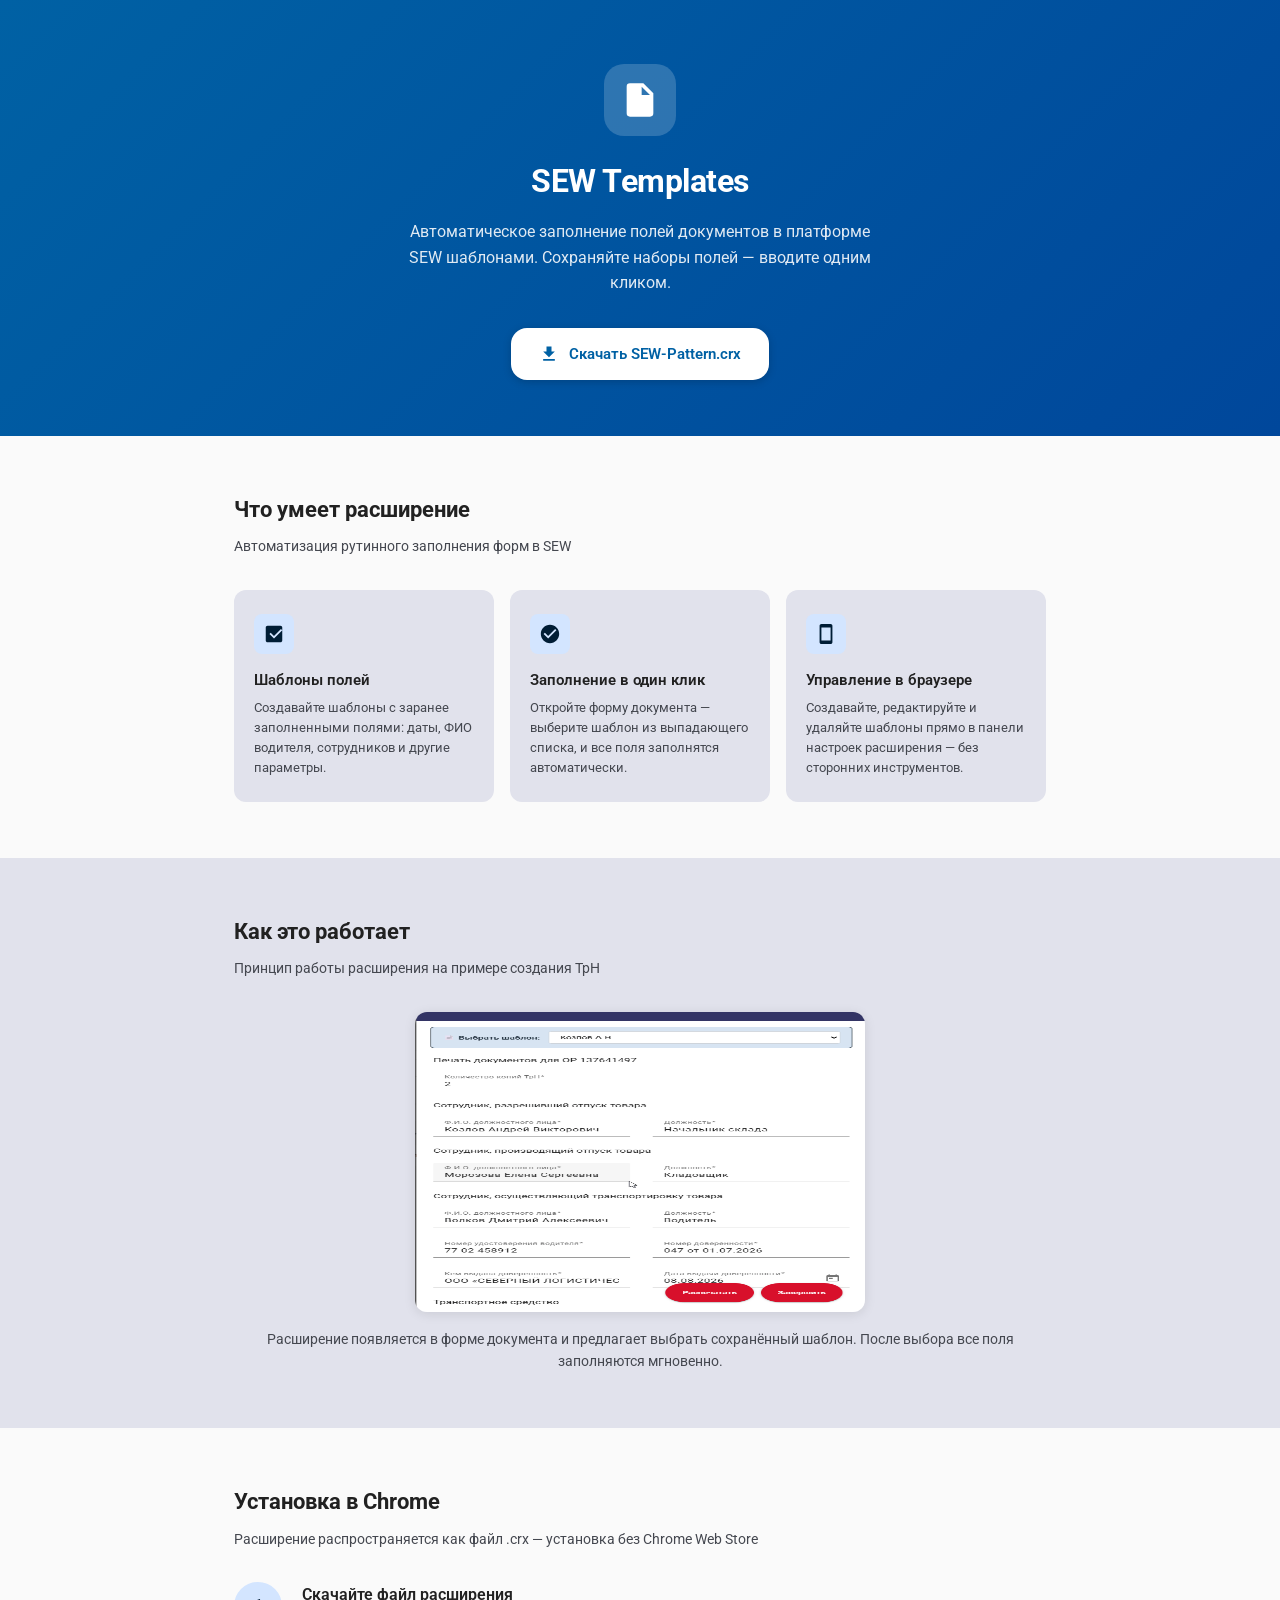
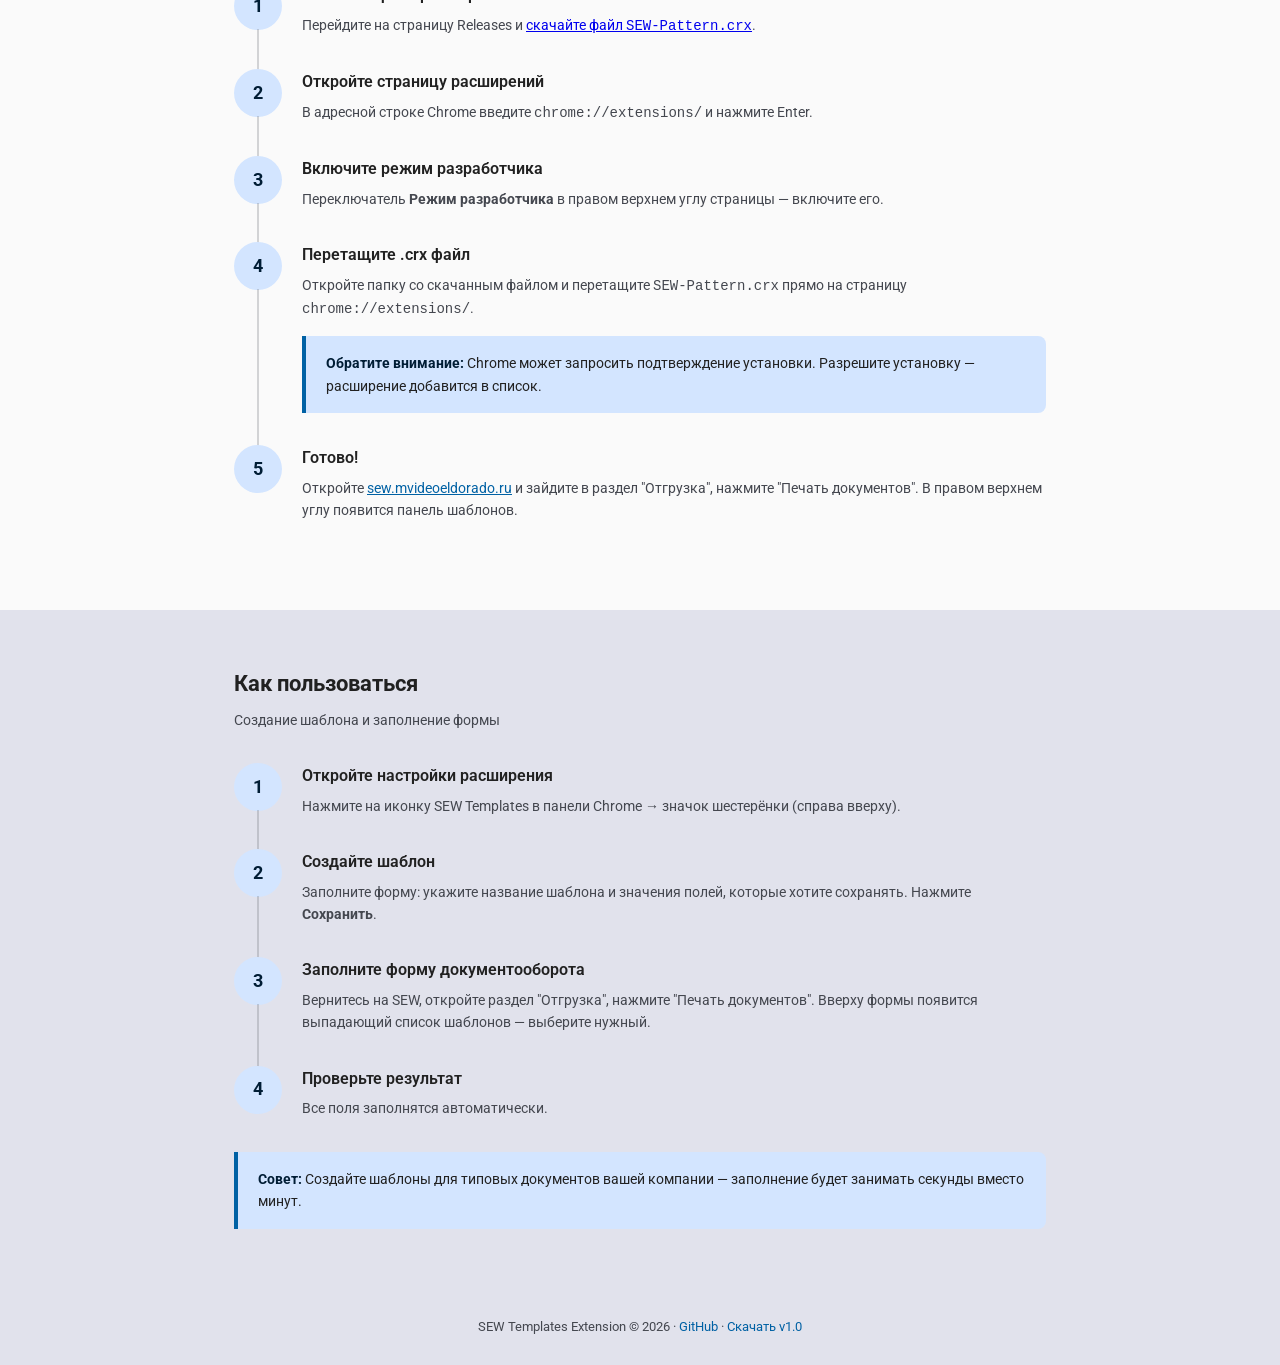
==== commit 279aa587: "v1.1: accessibility fixes (labels, focus-visible), px to rem conversion, sticky footer, FAB in top-b" ====
--- a/index.html
+++ b/index.html
@@ -46,15 +46,15 @@
         .hero {
             background: linear-gradient(135deg, var(--md-sys-color-primary) 0%, #00479b 100%);
             color: var(--md-sys-color-on-primary);
-            padding: 64px 24px 56px;
+            padding: 4rem 1.5rem 3.5rem;
             text-align: center;
         }
 
         .hero-icon {
-            width: 72px;
-            height: 72px;
+            width: 4.5rem;
+            height: 4.5rem;
             background: rgba(255, 255, 255, 0.18);
-            border-radius: 20px;
+            border-radius: 1.25rem;
             display: flex;
             align-items: center;
             justify-content: center;
@@ -68,14 +68,14 @@
         }
 
         .hero h1 {
-            font-size: 32px;
+            font-size: 2rem;
             font-weight: 700;
             letter-spacing: -0.5px;
-            margin-bottom: 12px;
+            margin-bottom: 0.75rem;
         }
 
         .hero p {
-            font-size: 16px;
+            font-size: 1rem;
             opacity: 0.88;
             max-width: 480px;
             margin: 0 auto 32px;
@@ -87,9 +87,9 @@
             gap: 10px;
             background: var(--md-sys-color-on-primary);
             color: var(--md-sys-color-primary);
-            font-size: 15px;
+            font-size: 0.9375rem;
             font-weight: 600;
-            padding: 14px 28px;
+            padding: 0.875rem 1.75rem;
             border-radius: var(--md-sys-shape-corner-large);
             text-decoration: none;
             transition: box-shadow 0.2s, transform 0.15s;
@@ -109,24 +109,24 @@
 
         /* ── Layout ─────────────────────────────── */
         .container {
-            max-width: 860px;
+            max-width: 53.75rem;
             margin: 0 auto;
-            padding: 0 24px;
+            padding: 0 1.5rem;
         }
 
         section {
-            padding: 56px 0;
+            padding: 3.5rem 0;
         }
 
         .section-title {
-            font-size: 22px;
+            font-size: 1.375rem;
             font-weight: 700;
             color: var(--md-sys-color-on-surface);
-            margin-bottom: 8px;
+            margin-bottom: 0.5rem;
         }
 
         .section-subtitle {
-            font-size: 14px;
+            font-size: 0.875rem;
             color: var(--md-sys-color-on-surface-variant);
             margin-bottom: 32px;
         }
@@ -145,8 +145,8 @@
         }
 
         .feature-icon {
-            width: 40px;
-            height: 40px;
+            width: 2.5rem;
+            height: 2.5rem;
             background: var(--md-sys-color-primary-container);
             border-radius: var(--md-sys-shape-corner-small);
             display: flex;
@@ -162,13 +162,13 @@
         }
 
         .feature-card h3 {
-            font-size: 15px;
+            font-size: 0.9375rem;
             font-weight: 600;
-            margin-bottom: 6px;
+            margin-bottom: 0.375rem;
         }
 
         .feature-card p {
-            font-size: 13px;
+            font-size: 0.8125rem;
             color: var(--md-sys-color-on-surface-variant);
             line-height: 1.55;
         }
@@ -180,8 +180,8 @@
 
         .step {
             display: flex;
-            gap: 20px;
-            margin-bottom: 32px;
+            gap: 1.25rem;
+            margin-bottom: 2rem;
             position: relative;
         }
 
@@ -198,26 +198,26 @@
 
         .step-number {
             flex-shrink: 0;
-            width: 48px;
-            height: 48px;
+            width: 3rem;
+            height: 3rem;
             background: var(--md-sys-color-primary-container);
             color: var(--md-sys-color-on-primary-container);
             border-radius: 50%;
             display: flex;
             align-items: center;
             justify-content: center;
-            font-size: 18px;
+            font-size: 1.125rem;
             font-weight: 700;
         }
 
         .step-content h3 {
-            font-size: 16px;
+            font-size: 1rem;
             font-weight: 600;
-            margin-bottom: 6px;
+            margin-bottom: 0.375rem;
         }
 
         .step-content p {
-            font-size: 14px;
+            font-size: 0.875rem;
             color: var(--md-sys-color-on-surface-variant);
             line-height: 1.6;
         }
@@ -227,9 +227,9 @@
             background: #1e1e2e;
             color: #cdd6f4;
             border-radius: var(--md-sys-shape-corner-small);
-            padding: 16px 20px;
+            padding: 1rem 1.25rem;
             font-family: 'Consolas', 'Courier New', monospace;
-            font-size: 13px;
+            font-size: 0.8125rem;
             line-height: 1.7;
             overflow-x: auto;
             margin-top: 12px;
@@ -256,9 +256,9 @@
             background: var(--md-sys-color-primary-container);
             border-left: 4px solid var(--md-sys-color-primary);
             border-radius: 0 var(--md-sys-shape-corner-small) var(--md-sys-shape-corner-small) 0;
-            padding: 16px 20px;
-            margin-top: 16px;
-            font-size: 14px;
+            padding: 1rem 1.25rem;
+            margin-top: 1rem;
+            font-size: 0.875rem;
         }
 
         .warning-box strong {
@@ -269,8 +269,8 @@
         .mockup-wrap {
             background: var(--md-sys-color-surface-variant);
             border-radius: var(--md-sys-shape-corner-medium);
-            padding: 24px;
-            margin-top: 16px;
+            padding: 1.5rem;
+            margin-top: 1rem;
         }
 
         .mockup-browser {
@@ -282,15 +282,15 @@
 
         .mockup-bar {
             background: #f1f3f4;
-            padding: 10px 16px;
+            padding: 0.625rem 1rem;
             display: flex;
             align-items: center;
-            gap: 8px;
+            gap: 0.5rem;
         }
 
         .mockup-dot {
-            width: 12px;
-            height: 12px;
+            width: 0.75rem;
+            height: 0.75rem;
             border-radius: 50%;
             background: #dadce0;
         }
@@ -299,21 +299,21 @@
             flex: 1;
             background: #fff;
             border: 1px solid #dadce0;
-            border-radius: 20px;
-            padding: 4px 14px;
-            font-size: 12px;
+            border-radius: 1.25rem;
+            padding: 0.25rem 0.875rem;
+            font-size: 0.75rem;
             color: var(--md-sys-color-on-surface-variant);
         }
 
         .mockup-body {
-            padding: 20px;
-            min-height: 160px;
+            padding: 1.25rem;
+            min-height: 10rem;
         }
 
         .mockup-form-row {
             display: flex;
-            gap: 16px;
-            margin-bottom: 14px;
+            gap: 1rem;
+            margin-bottom: 0.875rem;
         }
 
         .mockup-field {
@@ -321,13 +321,13 @@
         }
 
         .mockup-label {
-            font-size: 12px;
+            font-size: 0.75rem;
             color: var(--md-sys-color-on-surface-variant);
-            margin-bottom: 6px;
+            margin-bottom: 0.375rem;
         }
 
         .mockup-input {
-            height: 36px;
+            height: 2.25rem;
             background: #f5f5f5;
             border: 1px solid #dadce0;
             border-radius: 4px;
@@ -336,17 +336,17 @@
         .mockup-selector {
             display: flex;
             align-items: center;
-            gap: 12px;
+            gap: 0.75rem;
             background: var(--md-sys-color-secondary-container);
             border: 1px solid var(--md-sys-color-on-secondary-container);
             border-radius: 6px;
-            padding: 10px 14px;
-            margin-top: 8px;
+            padding: 0.625rem 0.875rem;
+            margin-top: 0.5rem;
         }
 
         .gif-demo {
             width: 100%;
-            max-width: 450px;
+            max-width: 28.125rem;
             border-radius: var(--md-sys-shape-corner-medium);
             box-shadow: 0 2px 12px rgba(0, 0, 0, 0.10);
             display: block;
@@ -356,9 +356,9 @@
         /* ── Footer ─────────────────────────────── */
         footer {
             background: var(--md-sys-color-surface-variant);
-            padding: 32px 24px;
+            padding: 2rem 1.5rem;
             text-align: center;
-            font-size: 13px;
+            font-size: 0.8125rem;
             color: var(--md-sys-color-on-surface-variant);
         }
 
@@ -443,8 +443,7 @@
             <h2 class="section-title">Как это работает</h2>
             <p class="section-subtitle">Принцип работы расширения на примере создания ТрН</p>
 
-            <img class="gif-demo" src="assets/browser_Vq9Gu5MzhL.gif"
-                alt="Демонстрация работы расширения SEW Templates">
+            <img class="gif-demo" src="assets/browser_Vq9Gu5MzhL.gif" width="450" height="300" alt="Демонстрация работы расширения SEW Templates">
 
             <p
                 style="margin-top:16px; font-size:14px; color:var(--md-sys-color-on-surface-variant); text-align:center;">
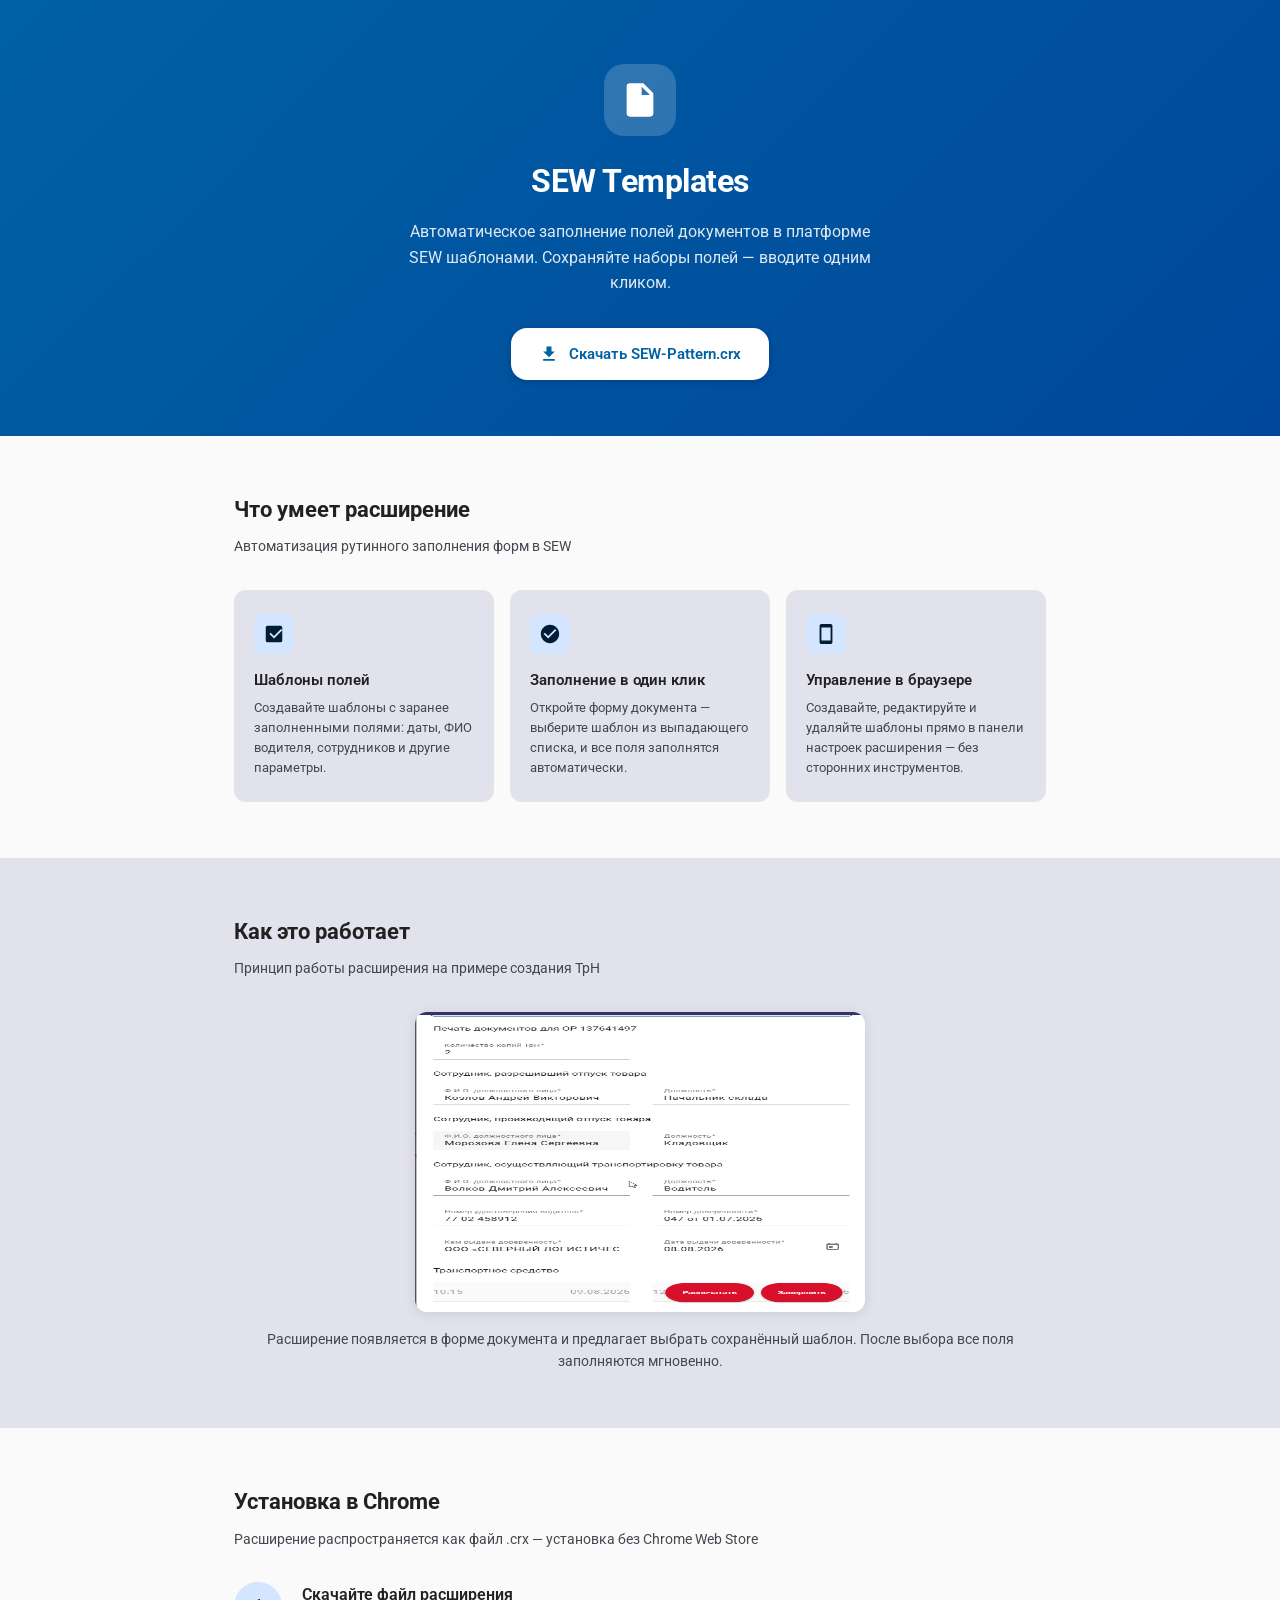
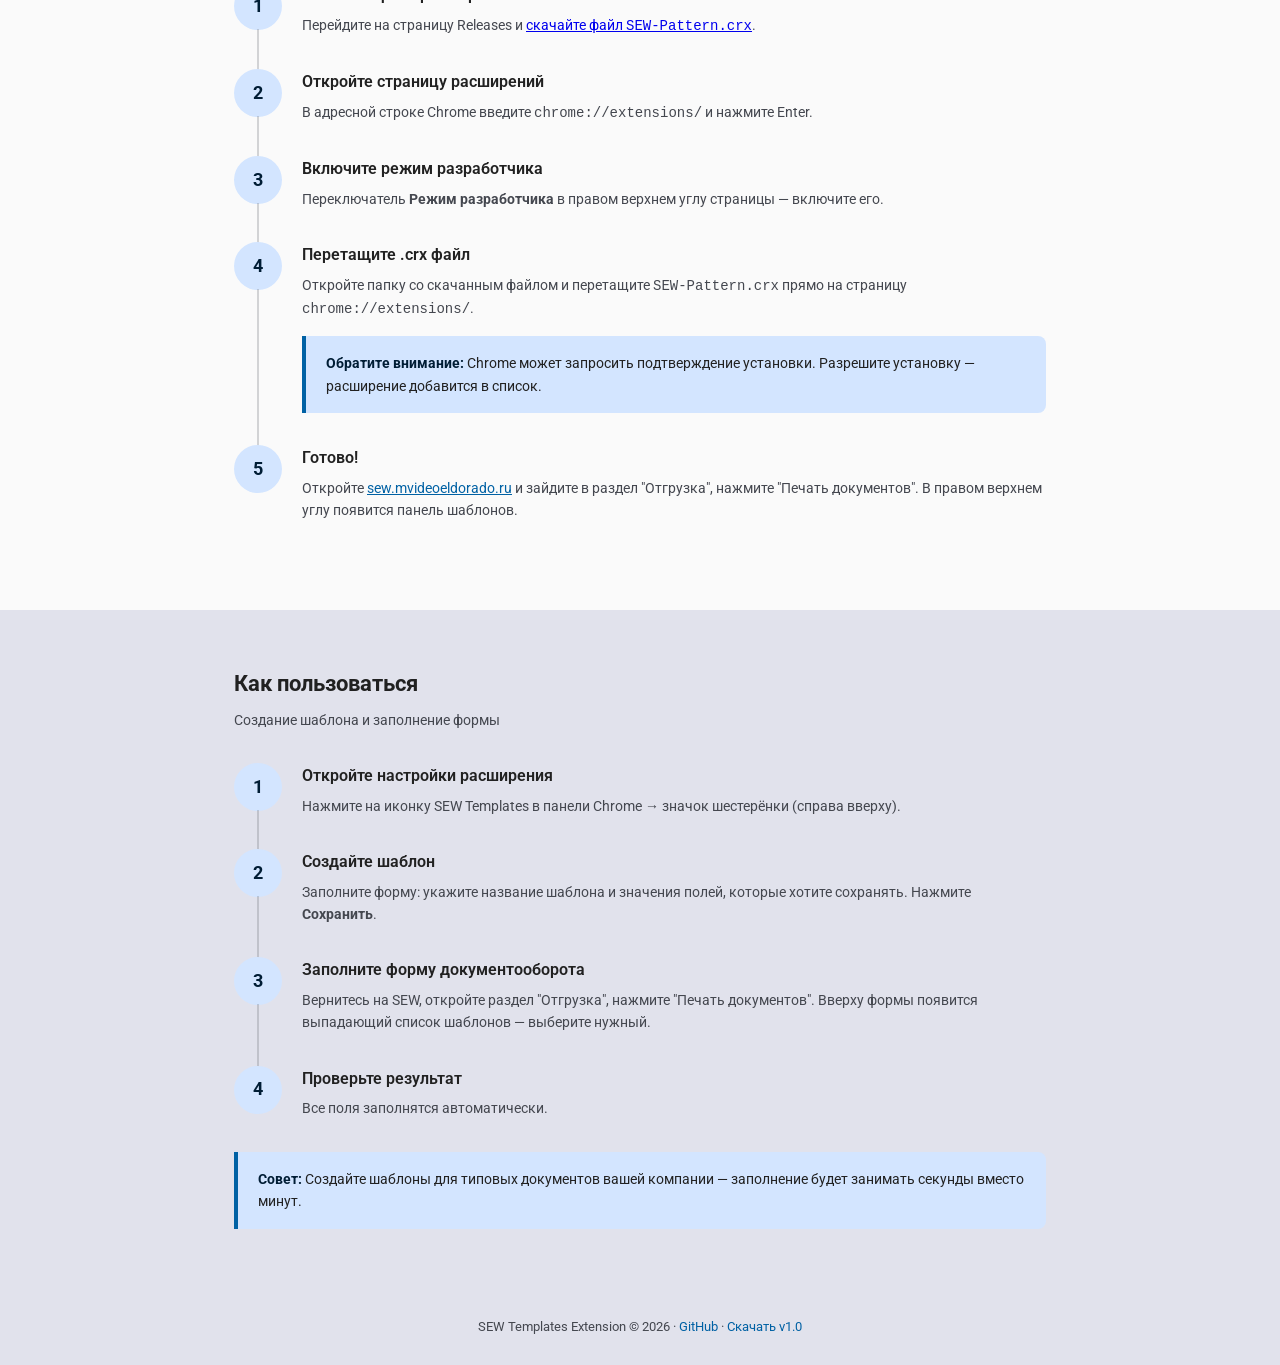
==== commit 143f4969: "improvements: px→rem, defer scripts, prefers-reduced-motion, lazy loading, 100dvh, querySelector cac" ====
--- a/index.html
+++ b/index.html
@@ -443,10 +443,10 @@
             <h2 class="section-title">Как это работает</h2>
             <p class="section-subtitle">Принцип работы расширения на примере создания ТрН</p>
 
-            <img class="gif-demo" src="assets/browser_Vq9Gu5MzhL.gif" width="450" height="300" alt="Демонстрация работы расширения SEW Templates">
+            <img class="gif-demo" src="assets/browser_Vq9Gu5MzhL.gif" width="450" height="300" alt="Демонстрация работы расширения SEW Templates" loading="lazy">
 
             <p
-                style="margin-top:16px; font-size:14px; color:var(--md-sys-color-on-surface-variant); text-align:center;">
+                style="margin-top:16px; font-size:0.875rem; color:var(--md-sys-color-on-surface-variant); text-align:center;">
                 Расширение появляется в форме документа и предлагает выбрать сохранённый шаблон. После выбора все поля
                 заполняются мгновенно.
             </p>
